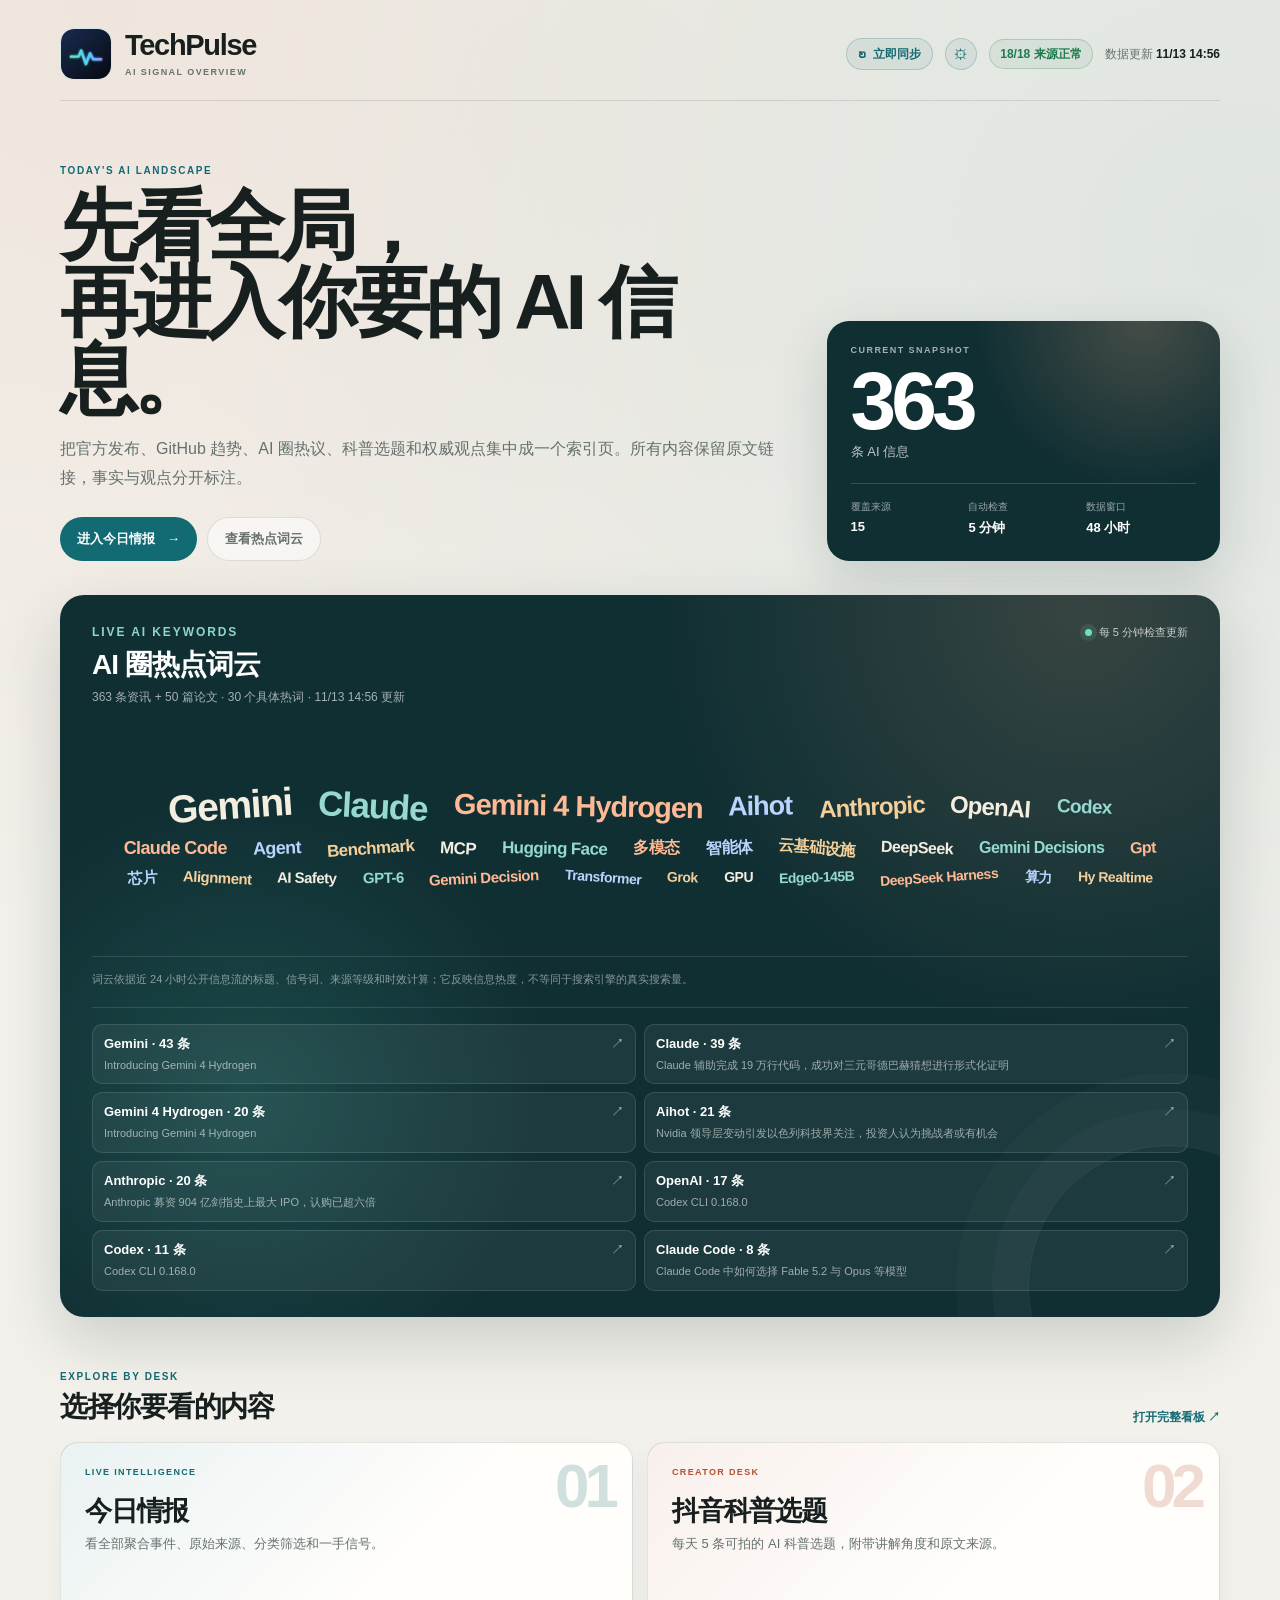
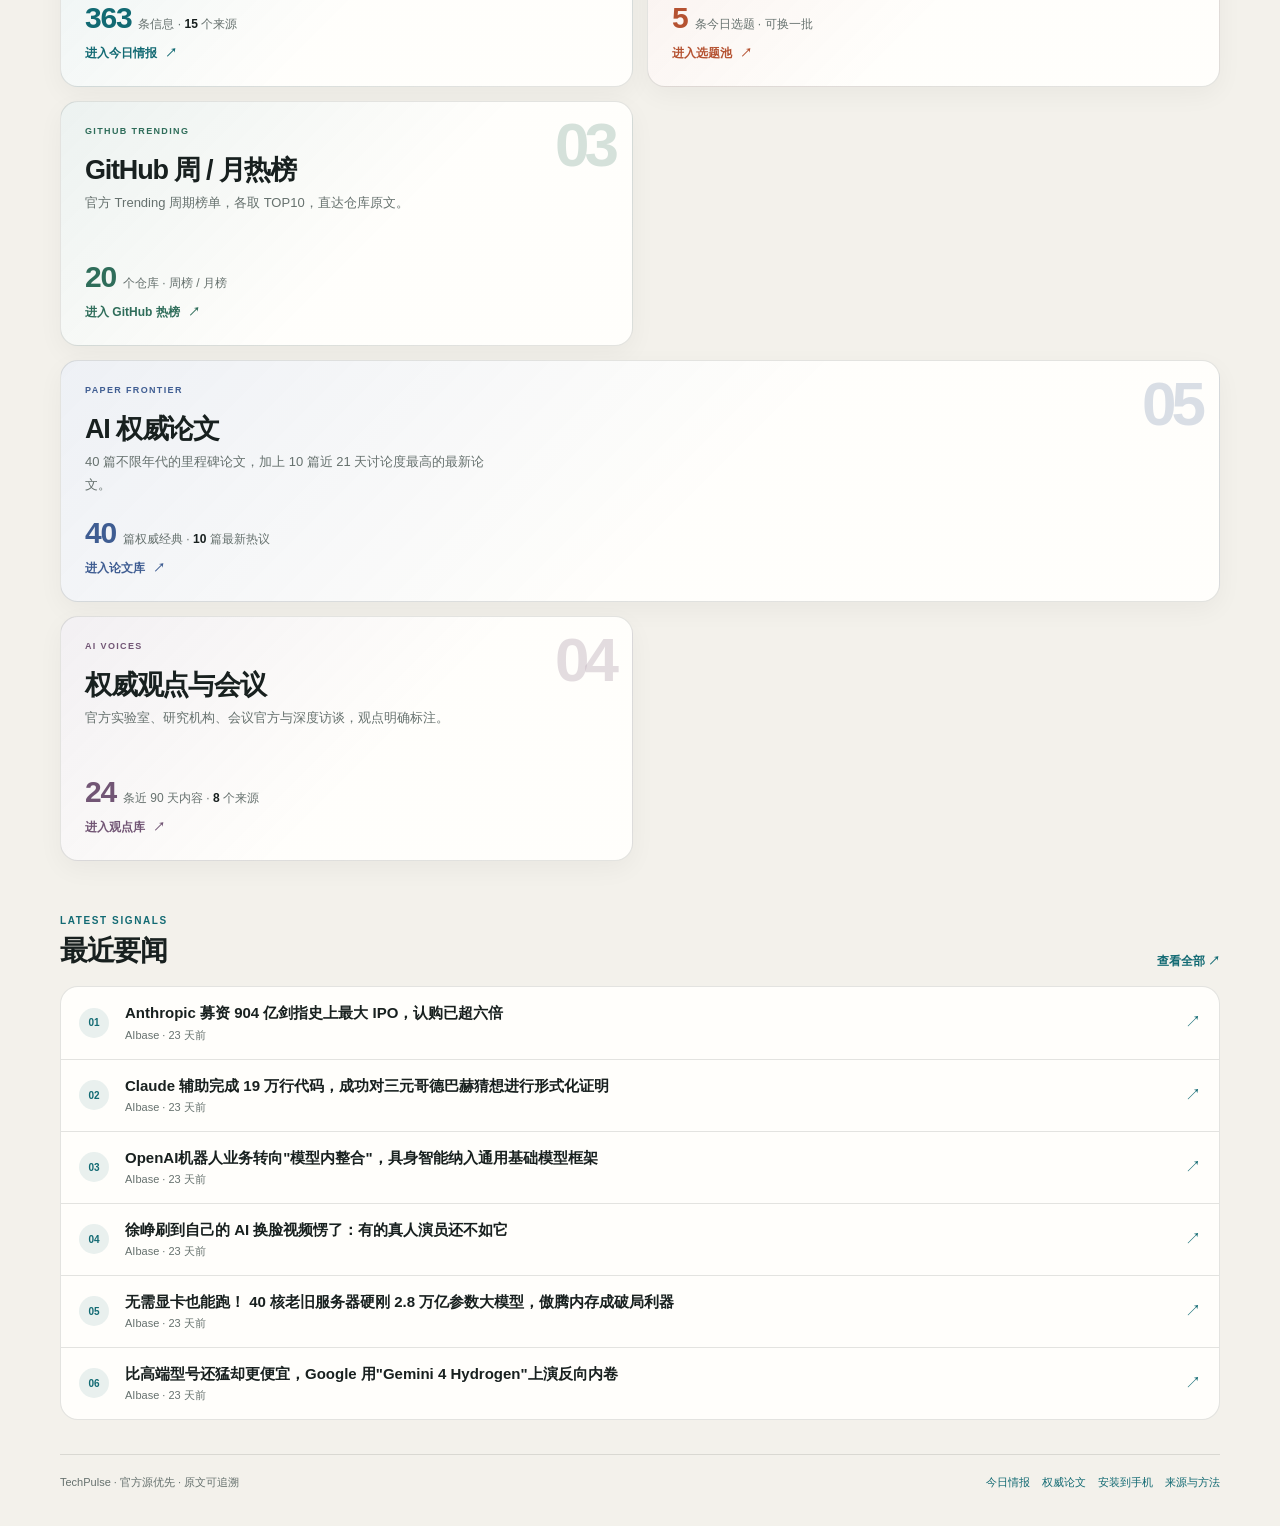
==== index.html @ c73479ea "feat: refine mobile reading layout" ====
<!doctype html>
<html lang="zh-CN">
  <head>
    <meta charset="UTF-8" />
    <meta name="viewport" content="width=device-width, initial-scale=1.0" />
    <title>TechPulse｜AI 信息总览</title>
    <meta name="description" content="TechPulse AI 信息总览：实时热点词云、今日情报索引、抖音科普选题、GitHub 周/月热榜与 AI 权威观点会议。" />
    <meta name="theme-color" content="#f4f2ec" />
    <meta name="mobile-web-app-capable" content="yes" />
    <meta name="apple-mobile-web-app-title" content="TechPulse" />
    <meta name="apple-mobile-web-app-capable" content="yes" />
    <meta name="apple-mobile-web-app-status-bar-style" content="default" />
    <link rel="icon" href="./assets/logo.svg" type="image/svg+xml" />
    <link rel="icon" href="./assets/icons/favicon-32.png" sizes="32x32" type="image/png" />
    <link rel="apple-touch-icon" href="./assets/icons/apple-touch-icon.png" sizes="180x180" />
    <link rel="manifest" href="./site.webmanifest" />
    <link rel="stylesheet" href="./assets/home.css?v=mobile-1023a" />
    <script src="./assets/home.js?v=mobile-1023a" defer></script>
  </head>
  <body>
    <main class="overview-shell">
      <header class="overview-header">
        <a class="overview-brand" href="./" aria-label="TechPulse 首页">
          <img src="./assets/logo.svg" alt="" />
          <span>
            <strong>TechPulse</strong>
            <small>AI SIGNAL OVERVIEW</small>
          </span>
        </a>
        <div class="overview-header-meta">
          <button class="overview-sync-action" id="overviewSyncButton" type="button">
            <span class="overview-sync-icon" aria-hidden="true">↻</span>
            <span class="overview-sync-label-full" id="overviewSyncLabel">立即同步</span>
            <span class="overview-sync-label-short" aria-hidden="true">同步</span>
          </button>
          <button class="overview-sync-config" id="overviewSyncConfig" type="button" aria-label="同步设置" title="同步设置">⚙</button>
          <span class="overview-sync-status" id="overviewSyncStatus" role="status" aria-live="polite" hidden></span>
          <span class="overview-status" id="overviewSourceStatus">来源状态加载中</span>
          <span class="overview-updated"><span class="overview-updated-label">数据更新</span> <strong id="overviewUpdatedAt">--</strong></span>
        </div>
      </header>

      <section class="overview-hero" aria-labelledby="overviewTitle">
        <div>
          <p class="overview-kicker">TODAY'S AI LANDSCAPE</p>
          <h1 id="overviewTitle">先看全局，<br />再进入你要的 AI 信息。</h1>
          <p class="overview-lead">把官方发布、GitHub 趋势、AI 圈热议、科普选题和权威观点集中成一个索引页。所有内容保留原文链接，事实与观点分开标注。</p>
          <div class="overview-actions">
            <a class="overview-primary-action" href="dashboard.html?view=news">进入今日情报 <span aria-hidden="true">→</span></a>
            <a class="overview-secondary-action" href="#wordCloudPanel">查看热点词云</a>
          </div>
        </div>
        <aside class="overview-snapshot" aria-label="当前数据快照">
          <span class="overview-snapshot-label">CURRENT SNAPSHOT</span>
          <strong id="overviewItemCount">--</strong>
          <span>条 AI 信息</span>
          <dl>
            <div><dt>覆盖来源</dt><dd id="overviewSiteCount">--</dd></div>
            <div><dt>自动检查</dt><dd>5 分钟</dd></div>
            <div><dt>数据窗口</dt><dd>48 小时</dd></div>
          </dl>
        </aside>
      </section>

      <section class="word-cloud-panel" id="wordCloudPanel" aria-labelledby="wordCloudTitle">
        <div class="word-cloud-header">
          <div>
            <p class="overview-kicker">LIVE AI KEYWORDS</p>
            <h2 id="wordCloudTitle">AI 圈热点词云</h2>
            <p id="wordCloudMeta">正在读取最新快照...</p>
          </div>
          <span class="word-cloud-live"><i aria-hidden="true"></i> 每 5 分钟检查更新</span>
        </div>
        <div class="word-cloud" id="wordCloud" aria-live="polite"></div>
        <p class="word-cloud-note">词云依据近 24 小时公开信息流的标题、信号词、来源等级和时效计算；它反映信息热度，不等同于搜索引擎的真实搜索量。</p>        <div class="word-cloud-details" id="wordCloudDetails" aria-label="热词相关线索"></div>
      </section>

      <section class="overview-index-section" aria-labelledby="indexTitle">
        <div class="overview-section-heading">
          <div>
            <p class="overview-kicker">EXPLORE BY DESK</p>
            <h2 id="indexTitle">选择你要看的内容</h2>
          </div>
          <a href="dashboard.html?view=news">打开完整看板 ↗</a>
        </div>
        <div class="overview-index-grid">
          <a class="overview-index-card card-news" href="dashboard.html?view=news">
            <span class="index-number">01</span>
            <span class="index-kicker">LIVE INTELLIGENCE</span>
            <h3>今日情报</h3>
            <p>看全部聚合事件、原始来源、分类筛选和一手信号。</p>
            <div class="index-card-meta"><strong id="overviewNewsCount">--</strong><span>条信息 · <b id="overviewNewsSources">--</b> 个来源</span></div>
            <span class="index-card-link">进入今日情报 <i aria-hidden="true">↗</i></span>
          </a>
          <a class="overview-index-card card-douyin" href="dashboard.html?view=douyin">
            <span class="index-number">02</span>
            <span class="index-kicker">CREATOR DESK</span>
            <h3>抖音科普选题</h3>
            <p>每天 5 条可拍的 AI 科普选题，附带讲解角度和原文来源。</p>
            <div class="index-card-meta"><strong>5</strong><span>条今日选题 · 可换一批</span></div>
            <span class="index-card-link">进入选题池 <i aria-hidden="true">↗</i></span>
          </a>
          <a class="overview-index-card card-github" href="dashboard.html?view=github">
            <span class="index-number">03</span>
            <span class="index-kicker">GITHUB TRENDING</span>
            <h3>GitHub 周 / 月热榜</h3>
            <p>官方 Trending 周期榜单，各取 TOP10，直达仓库原文。</p>
            <div class="index-card-meta"><strong id="overviewGithubCount">--</strong><span>个仓库 · 周榜 / 月榜</span></div>
            <span class="index-card-link">进入 GitHub 热榜 <i aria-hidden="true">↗</i></span>
          </a>
          <a class="overview-index-card card-papers" href="dashboard.html?view=papers">
            <span class="index-number">05</span>
            <span class="index-kicker">PAPER FRONTIER</span>
            <h3>AI 权威论文</h3>
            <p>40 篇不限年代的里程碑论文，加上 10 篇近 21 天讨论度最高的最新论文。</p>
            <div class="index-card-meta"><strong id="overviewPaperCount">--</strong><span>篇权威经典 · <b id="overviewHotPaperCount">--</b> 篇最新热议</span></div>
            <span class="index-card-link">进入论文库 <i aria-hidden="true">↗</i></span>
          </a>

          <a class="overview-index-card card-voices" href="dashboard.html?view=voices">
            <span class="index-number">04</span>
            <span class="index-kicker">AI VOICES</span>
            <h3>权威观点与会议</h3>
            <p>官方实验室、研究机构、会议官方与深度访谈，观点明确标注。</p>
            <div class="index-card-meta"><strong id="overviewVoiceCount">--</strong><span>条近 90 天内容 · <b id="overviewVoiceSources">--</b> 个来源</span></div>
            <span class="index-card-link">进入观点库 <i aria-hidden="true">↗</i></span>
          </a>
        </div>
      </section>

      <section class="overview-latest" aria-labelledby="latestTitle">
        <div class="overview-section-heading">
          <div>
            <p class="overview-kicker">LATEST SIGNALS</p>
            <h2 id="latestTitle">最近要闻</h2>
          </div>
          <a href="dashboard.html?view=news">查看全部 ↗</a>
        </div>
        <div class="overview-latest-list" id="overviewLatestList" aria-live="polite">
          <p class="overview-loading">正在读取最新信息...</p>
        </div>
      </section>

      <footer class="overview-footer">
        <span>TechPulse · 官方源优先 · 原文可追溯</span>
        <div>
          <a href="dashboard.html?view=news">今日情报</a>
          <a href="dashboard.html?view=papers">权威论文</a>
          <a href="setup.html">安装到手机</a>
          <a href="dashboard.html?view=news#sourceHealth">来源与方法</a>
        </div>
      </footer>
    </main>

    <dialog class="overview-sync-dialog" id="overviewSyncDialog" aria-labelledby="overviewSyncDialogTitle">
      <form class="overview-sync-form" id="overviewSyncForm">
        <div class="overview-sync-dialog-head">
          <div>
            <p class="overview-kicker">GITHUB SYNC</p>
            <h2 id="overviewSyncDialogTitle">连接手机同步按钮</h2>
          </div>
          <button class="overview-sync-dialog-close" id="overviewSyncClose" type="button" aria-label="关闭">×</button>
        </div>
        <p class="overview-sync-dialog-copy">首次使用需要填写一条 GitHub Fine-grained Token。它会保存在这台设备的浏览器中，仅用于触发 TechPulse 数据采集，不会写入公开代码。</p>
        <label class="overview-sync-field">
          <span>GitHub Fine-grained Token</span>
          <input id="overviewSyncTokenInput" type="password" autocomplete="new-password" autocapitalize="off" spellcheck="false" placeholder="github_pat_..." />
        </label>
        <p class="overview-sync-hint">仓库只选择 <strong>techpulse-dashboard</strong>，权限只勾选 <strong>Actions: Read and write</strong>。<a href="https://github.com/settings/personal-access-tokens/new" target="_blank" rel="noopener noreferrer">创建 Token ↗</a></p>
        <div class="overview-sync-dialog-actions">
          <button class="overview-sync-clear" id="overviewSyncClear" type="button">清除本机 Token</button>
          <button class="overview-sync-save" type="submit">保存并同步</button>
        </div>
      </form>
    </dialog>
  </body>
</html>
---- assets/home.css ----
:root {
  --overview-bg: #f3f1eb;
  --overview-surface: #fffefb;
  --overview-ink: #18201f;
  --overview-muted: #66716e;
  --overview-line: rgba(24, 32, 31, 0.12);
  --overview-accent: #126a73;
  --overview-accent-soft: rgba(18, 106, 115, 0.09);
  --overview-warm: #b55231;
  --overview-good: #1f7a4d;
  --overview-dark: #102f33;
  --overview-radius: 18px;
}

* {
  box-sizing: border-box;
}

html {
  scroll-behavior: smooth;
}

body {
  margin: 0;
  min-height: 100%;
  color: var(--overview-ink);
  background:
    radial-gradient(circle at 8% 0%, rgba(181, 82, 49, 0.08), transparent 28%),
    radial-gradient(circle at 96% 8%, rgba(18, 106, 115, 0.09), transparent 34%),
    var(--overview-bg);
  font-family: -apple-system, BlinkMacSystemFont, "Segoe UI", "Noto Sans SC", "Microsoft YaHei", sans-serif;
}

a {
  color: inherit;
}

button {
  font: inherit;
}

.overview-shell {
  width: min(1160px, calc(100% - 36px));
  margin: 0 auto;
  padding: 28px 0 36px;
}

.overview-header {
  display: flex;
  justify-content: space-between;
  align-items: center;
  gap: 20px;
  padding-bottom: 20px;
  border-bottom: 1px solid var(--overview-line);
}

.overview-brand {
  display: inline-flex;
  align-items: center;
  gap: 13px;
  color: var(--overview-ink);
  text-decoration: none;
}

.overview-brand img {
  width: 52px;
  height: 52px;
  border: 1px solid rgba(18, 106, 115, 0.16);
  border-radius: 14px;
  background: #fff;
}

.overview-brand strong {
  display: block;
  font-size: 29px;
  line-height: 1;
  letter-spacing: -0.045em;
}

.overview-brand small {
  display: block;
  margin-top: 7px;
  color: var(--overview-muted);
  font-size: 9px;
  font-weight: 800;
  letter-spacing: 0.16em;
}

.overview-header-meta {
  display: flex;
  flex-wrap: wrap;
  justify-content: flex-end;
  align-items: center;
  gap: 8px 12px;
  color: var(--overview-muted);
  font-size: 12px;
}

.overview-status {
  display: inline-flex;
  align-items: center;
  min-height: 30px;
  border: 1px solid rgba(31, 122, 77, 0.24);
  border-radius: 999px;
  padding: 4px 10px;
  color: var(--overview-good);
  background: rgba(31, 122, 77, 0.07);
  font-weight: 720;
}

.overview-status.warn {
  color: #8f6500;
  border-color: rgba(154, 103, 0, 0.24);
  background: rgba(154, 103, 0, 0.07);
}

.overview-updated strong {
  color: var(--overview-ink);
}

.overview-hero {
  display: grid;
  grid-template-columns: minmax(0, 1.3fr) minmax(280px, 0.7fr);
  gap: 36px;
  align-items: end;
  padding: 64px 0 34px;
}

.overview-kicker {
  margin: 0;
  color: var(--overview-accent);
  font-size: 10px;
  font-weight: 850;
  letter-spacing: 0.16em;
}

.overview-hero h1 {
  max-width: 780px;
  margin: 12px 0 18px;
  font-size: clamp(44px, 6.6vw, 78px);
  line-height: 0.98;
  letter-spacing: -0.065em;
}

.overview-lead {
  max-width: 720px;
  margin: 0;
  color: var(--overview-muted);
  font-size: 16px;
  line-height: 1.8;
}

.overview-actions {
  display: flex;
  flex-wrap: wrap;
  align-items: center;
  gap: 10px;
  margin-top: 24px;
}

.overview-primary-action,
.overview-secondary-action {
  display: inline-flex;
  align-items: center;
  justify-content: center;
  min-height: 44px;
  border-radius: 999px;
  padding: 0 17px;
  font-size: 13px;
  font-weight: 780;
  text-decoration: none;
}

.overview-primary-action {
  gap: 12px;
  color: #fff;
  background: var(--overview-accent);
}

.overview-primary-action:hover {
  background: #0d565d;
}

.overview-secondary-action {
  border: 1px solid var(--overview-line);
  color: var(--overview-muted);
  background: rgba(255, 255, 255, 0.52);
}

.overview-snapshot {
  min-height: 220px;
  display: flex;
  flex-direction: column;
  justify-content: flex-end;
  border-radius: 22px;
  padding: 24px;
  color: #fff;
  background:
    radial-gradient(circle at 80% 0%, rgba(255, 179, 142, 0.22), transparent 42%),
    var(--overview-dark);
  box-shadow: 0 18px 54px rgba(16, 47, 51, 0.16);
}

.overview-snapshot-label {
  color: rgba(255, 255, 255, 0.62);
  font-size: 9px;
  font-weight: 800;
  letter-spacing: 0.16em;
}

.overview-snapshot > strong {
  margin-top: 8px;
  font-size: clamp(54px, 7vw, 82px);
  line-height: 0.92;
  letter-spacing: -0.06em;
}

.overview-snapshot > span:not(.overview-snapshot-label) {
  margin-top: 4px;
  color: rgba(255, 255, 255, 0.72);
  font-size: 13px;
}

.overview-snapshot dl {
  display: grid;
  grid-template-columns: repeat(3, minmax(0, 1fr));
  gap: 8px;
  margin: 22px 0 0;
  padding-top: 16px;
  border-top: 1px solid rgba(255, 255, 255, 0.16);
}

.overview-snapshot dl div {
  min-width: 0;
}

.overview-snapshot dt,
.overview-snapshot dd {
  margin: 0;
}

.overview-snapshot dt {
  color: rgba(255, 255, 255, 0.56);
  font-size: 10px;
}

.overview-snapshot dd {
  margin-top: 5px;
  font-size: 13px;
  font-weight: 720;
}

.word-cloud-panel {
  position: relative;
  overflow: hidden;
  border-radius: 24px;
  padding: 30px 32px 26px;
  color: #fff;
  background:
    radial-gradient(circle at 16% 70%, rgba(81, 191, 177, 0.18), transparent 28%),
    radial-gradient(circle at 88% 2%, rgba(255, 179, 142, 0.16), transparent 34%),
    var(--overview-dark);
  box-shadow: 0 24px 64px rgba(16, 47, 51, 0.18);
}

.word-cloud-panel::after {
  content: "";
  position: absolute;
  right: -90px;
  bottom: -110px;
  width: 280px;
  height: 280px;
  border: 1px solid rgba(255, 255, 255, 0.08);
  border-radius: 50%;
  box-shadow: 0 0 0 36px rgba(255, 255, 255, 0.025), 0 0 0 72px rgba(255, 255, 255, 0.02);
  pointer-events: none;
}

.word-cloud-header {
  position: relative;
  z-index: 1;
  display: flex;
  justify-content: space-between;
  align-items: flex-start;
  gap: 20px;
}

.word-cloud-header .overview-kicker {
  color: #8ed6cc;
}

.word-cloud-header h2 {
  margin: 7px 0 5px;
  font-size: 28px;
  letter-spacing: -0.035em;
}

.word-cloud-header p {
  margin: 0;
  color: rgba(255, 255, 255, 0.62);
  font-size: 12px;
}

.word-cloud-live {
  display: inline-flex;
  align-items: center;
  gap: 7px;
  color: rgba(255, 255, 255, 0.72);
  font-size: 11px;
  white-space: nowrap;
}

.word-cloud-live i {
  width: 7px;
  height: 7px;
  border-radius: 50%;
  background: #6fe0bc;
  box-shadow: 0 0 0 5px rgba(111, 224, 188, 0.12);
  animation: cloud-pulse 2.2s ease-in-out infinite;
}

@keyframes cloud-pulse {
  0%, 100% { opacity: 0.55; transform: scale(0.88); }
  50% { opacity: 1; transform: scale(1); }
}

.word-cloud {
  position: relative;
  z-index: 1;
  min-height: 250px;
  display: flex;
  flex-wrap: wrap;
  align-content: center;
  justify-content: center;
  align-items: center;
  gap: 8px 20px;
  padding: 30px 20px 20px;
}

.cloud-term {
  --cloud-size: 20px;
  --cloud-rotate: 0deg;
  border: 0;
  padding: 2px 3px;
  color: #f7f2e4;
  background: transparent;
  font-size: var(--cloud-size);
  font-weight: 760;
  line-height: 1.05;
  letter-spacing: -0.035em;
  cursor: pointer;
  transform: rotate(var(--cloud-rotate));
  transition: transform 160ms ease, color 160ms ease, opacity 160ms ease;
}

.cloud-term:hover {
  color: #fff;
  transform: rotate(0deg) scale(1.08);
}

.cloud-term:focus-visible {
  outline: 2px solid #8ed6cc;
  outline-offset: 4px;
  border-radius: 4px;
}

.cloud-tone-0 { color: #f4eee0; }
.cloud-tone-1 { color: #95d9cf; }
.cloud-tone-2 { color: #ffb994; }
.cloud-tone-3 { color: #b8d4ff; }
.cloud-tone-4 { color: #f3cf9c; }

.word-cloud-note {
  position: relative;
  z-index: 1;
  margin: 0;
  padding-top: 14px;
  border-top: 1px solid rgba(255, 255, 255, 0.12);
  color: rgba(255, 255, 255, 0.5);
  font-size: 11px;
  line-height: 1.6;
}

.overview-index-section,
.overview-latest {
  margin-top: 54px;
}

.overview-section-heading {
  display: flex;
  justify-content: space-between;
  align-items: flex-end;
  gap: 18px;
  margin-bottom: 16px;
}

.overview-section-heading h2 {
  margin: 6px 0 0;
  font-size: 28px;
  letter-spacing: -0.045em;
}

.overview-section-heading > a {
  color: var(--overview-accent);
  font-size: 12px;
  font-weight: 740;
  text-decoration: none;
  white-space: nowrap;
}

.overview-section-heading > a:hover {
  text-decoration: underline;
}

.overview-index-grid {
  display: grid;
  grid-template-columns: repeat(2, minmax(0, 1fr));
  gap: 14px;
}

.overview-index-card {
  --card-accent: var(--overview-accent);
  position: relative;
  min-height: 245px;
  display: flex;
  flex-direction: column;
  overflow: hidden;
  border: 1px solid var(--overview-line);
  border-radius: var(--overview-radius);
  padding: 24px;
  color: var(--overview-ink);
  background:
    linear-gradient(135deg, color-mix(in srgb, var(--card-accent) 9%, white), rgba(255, 254, 251, 0.92) 56%),
    var(--overview-surface);
  text-decoration: none;
  box-shadow: 0 8px 26px rgba(24, 32, 31, 0.045);
  transition: transform 180ms ease, box-shadow 180ms ease, border-color 180ms ease;
}

.overview-index-card:hover {
  transform: translateY(-3px);
  border-color: color-mix(in srgb, var(--card-accent) 38%, transparent);
  box-shadow: 0 16px 36px rgba(24, 32, 31, 0.09);
}

.card-douyin { --card-accent: #b55231; }
.card-github { --card-accent: #2f6d5a; }
.card-voices { --card-accent: #725675; }

.index-number {
  position: absolute;
  top: 12px;
  right: 18px;
  color: color-mix(in srgb, var(--card-accent) 20%, transparent);
  font-size: 62px;
  font-weight: 850;
  line-height: 1;
  letter-spacing: -0.08em;
}

.index-kicker {
  color: var(--card-accent);
  font-size: 9px;
  font-weight: 850;
  letter-spacing: 0.15em;
}

.overview-index-card h3 {
  margin: 20px 0 7px;
  font-size: 27px;
  line-height: 1.08;
  letter-spacing: -0.045em;
}

.overview-index-card p {
  max-width: 420px;
  margin: 0;
  color: var(--overview-muted);
  font-size: 13px;
  line-height: 1.7;
}

.index-card-meta {
  display: flex;
  flex-wrap: wrap;
  align-items: baseline;
  gap: 7px;
  margin-top: auto;
  padding-top: 22px;
  color: var(--overview-muted);
  font-size: 12px;
}

.index-card-meta strong {
  color: var(--card-accent);
  font-size: 30px;
  line-height: 1;
  letter-spacing: -0.04em;
}

.index-card-meta b {
  color: var(--overview-ink);
}

.index-card-link {
  display: inline-flex;
  align-items: center;
  gap: 8px;
  margin-top: 12px;
  color: var(--card-accent);
  font-size: 12px;
  font-weight: 800;
}

.index-card-link i {
  font-style: normal;
  transition: transform 160ms ease;
}

.overview-index-card:hover .index-card-link i {
  transform: translate(2px, -2px);
}

.overview-latest-list {
  overflow: hidden;
  border: 1px solid var(--overview-line);
  border-radius: var(--overview-radius);
  background: var(--overview-surface);
}

.overview-latest-item {
  display: grid;
  grid-template-columns: 34px minmax(0, 1fr) auto;
  gap: 12px;
  align-items: center;
  min-height: 72px;
  padding: 13px 18px;
  border-top: 1px solid var(--overview-line);
  text-decoration: none;
}

.overview-latest-item:first-child {
  border-top: 0;
}

.overview-latest-item:hover {
  background: rgba(18, 106, 115, 0.035);
}

.overview-latest-rank {
  display: grid;
  place-items: center;
  width: 30px;
  height: 30px;
  border-radius: 50%;
  color: var(--overview-accent);
  background: var(--overview-accent-soft);
  font-size: 10px;
  font-weight: 800;
}

.overview-latest-body {
  min-width: 0;
}

.overview-latest-body h3 {
  margin: 0;
  color: var(--overview-ink);
  font-size: 15px;
  font-weight: 730;
  line-height: 1.45;
  overflow-wrap: anywhere;
}

.overview-latest-item:hover h3 {
  color: var(--overview-accent);
}

.overview-latest-body p {
  margin: 4px 0 0;
  color: var(--overview-muted);
  font-size: 11px;
}

.overview-latest-arrow {
  color: var(--overview-accent);
  font-size: 16px;
}

.overview-loading {
  margin: 0;
  padding: 24px 18px;
  color: var(--overview-muted);
  font-size: 13px;
}

.overview-footer {
  display: flex;
  justify-content: space-between;
  gap: 16px;
  margin-top: 34px;
  padding-top: 20px;
  border-top: 1px solid var(--overview-line);
  color: var(--overview-muted);
  font-size: 11px;
}

.overview-footer div {
  display: flex;
  flex-wrap: wrap;
  gap: 12px;
}

.overview-footer a {
  color: var(--overview-accent);
  text-decoration: none;
}

.overview-footer a:hover {
  text-decoration: underline;
}

@media (max-width: 820px) {
  .overview-shell {
    width: min(100% - 24px, 680px);
    padding-top: 18px;
  }

  .overview-header {
    align-items: flex-start;
    flex-direction: column;
    gap: 12px;
    padding-bottom: 16px;
  }

  .overview-header-meta {
    justify-content: flex-start;
  }

  .overview-hero {
    grid-template-columns: minmax(0, 1fr);
    gap: 24px;
    padding: 44px 0 24px;
  }

  .overview-hero h1 {
    font-size: clamp(42px, 12vw, 62px);
  }

  .overview-lead {
    font-size: 14px;
  }

  .overview-snapshot {
    min-height: 190px;
  }

  .word-cloud-panel {
    border-radius: 20px;
    padding: 22px 17px 20px;
  }

  .word-cloud-header {
    flex-direction: column;
    gap: 10px;
  }

  .word-cloud-header h2 {
    font-size: 24px;
  }

  .word-cloud {
    min-height: 250px;
    gap: 5px 12px;
    padding: 28px 2px 18px;
  }

  .cloud-term {
    font-size: min(var(--cloud-size), 32px);
  }

  .overview-index-section,
  .overview-latest {
    margin-top: 38px;
  }

  .overview-section-heading {
    align-items: flex-start;
    flex-direction: column;
    gap: 8px;
  }

  .overview-section-heading h2 {
    font-size: 24px;
  }

  .overview-index-grid {
    grid-template-columns: minmax(0, 1fr);
  }

  .overview-index-card {
    min-height: 220px;
    padding: 21px;
  }

  .overview-index-card h3 {
    font-size: 25px;
  }

  .overview-latest-item {
    grid-template-columns: 30px minmax(0, 1fr) auto;
    gap: 9px;
    padding: 12px 13px;
  }

  .overview-latest-body h3 {
    font-size: 14px;
  }

  .overview-footer {
    align-items: flex-start;
    flex-direction: column;
  }
}

@media (prefers-reduced-motion: reduce) {
  html { scroll-behavior: auto; }
  *, *::before, *::after { animation-duration: 0.01ms !important; transition-duration: 0.01ms !important; }
}
.card-papers {
  --card-accent: #3f5d92;
  grid-column: 1 / -1;
  min-height: 210px;
}

.word-cloud-details {
  position: relative;
  z-index: 1;
  display: grid;
  grid-template-columns: repeat(2, minmax(0, 1fr));
  gap: 8px;
  margin-top: 18px;
  padding-top: 16px;
  border-top: 1px solid rgba(255, 255, 255, 0.12);
}

.cloud-detail-item {
  min-width: 0;
  display: grid;
  grid-template-columns: minmax(0, 1fr) auto;
  gap: 5px 12px;
  align-items: start;
  border: 1px solid rgba(255, 255, 255, 0.12);
  border-radius: 10px;
  padding: 10px 11px;
  color: #fff;
  background: rgba(255, 255, 255, 0.055);
  text-decoration: none;
}

.cloud-detail-item:hover {
  border-color: rgba(142, 214, 204, 0.5);
  background: rgba(255, 255, 255, 0.085);
}

.cloud-detail-term {
  font-size: 13px;
  font-weight: 800;
}

.cloud-detail-arrow {
  color: #8ed6cc;
  font-size: 13px;
}

.cloud-detail-sample {
  grid-column: 1 / -1;
  display: -webkit-box;
  overflow: hidden;
  color: rgba(255, 255, 255, 0.58);
  font-size: 11px;
  line-height: 1.45;
  overflow-wrap: anywhere;
  -webkit-box-orient: vertical;
  -webkit-line-clamp: 2;
}

@media (max-width: 820px) {
  .card-papers {
    grid-column: auto;
  }

  .word-cloud-details {
    grid-template-columns: minmax(0, 1fr);
  }
}

/* Mobile GitHub sync */
.overview-sync-action,
.overview-sync-config {
  appearance: none;
  border: 1px solid rgba(18, 106, 115, 0.22);
  color: var(--overview-accent);
  background: rgba(18, 106, 115, 0.075);
  cursor: pointer;
}

.overview-sync-action {
  display: inline-flex;
  align-items: center;
  gap: 7px;
  min-height: 32px;
  border-radius: 999px;
  padding: 4px 11px;
  font-size: 12px;
  font-weight: 800;
  transition: background 160ms ease, border-color 160ms ease, transform 160ms ease;
}

.overview-sync-action:hover {
  border-color: rgba(18, 106, 115, 0.45);
  background: rgba(18, 106, 115, 0.13);
}

.overview-sync-action:active {
  transform: scale(0.97);
}

.overview-sync-action:disabled {
  cursor: wait;
  opacity: 0.72;
}

.overview-sync-icon {
  display: inline-block;
  font-size: 16px;
  line-height: 1;
}

.overview-sync-action.is-busy .overview-sync-icon {
  animation: techpulse-sync-spin 1s linear infinite;
}

.overview-sync-config {
  display: inline-grid;
  width: 32px;
  height: 32px;
  place-items: center;
  border-radius: 50%;
  padding: 0;
  font-size: 14px;
}

.overview-sync-status {
  color: var(--overview-muted);
  font-size: 11px;
  font-weight: 700;
}

.overview-sync-status.is-success { color: var(--overview-good); }
.overview-sync-status.is-error { color: #a13e2d; }
.overview-sync-status.is-warn { color: #8f6500; }
.overview-sync-status.is-pending { color: var(--overview-accent); }

.overview-sync-dialog {
  width: min(540px, calc(100vw - 24px));
  max-height: calc(100dvh - 24px);
  overflow: auto;
  border: 1px solid rgba(18, 106, 115, 0.18);
  border-radius: 24px;
  padding: 0;
  color: var(--overview-ink);
  background: var(--overview-surface);
  box-shadow: 0 28px 90px rgba(16, 47, 51, 0.24);
}

.overview-sync-dialog::backdrop {
  background: rgba(10, 25, 27, 0.54);
  backdrop-filter: blur(4px);
}

.overview-sync-form {
  padding: 25px;
}

.overview-sync-dialog-head {
  display: flex;
  align-items: flex-start;
  justify-content: space-between;
  gap: 18px;
}

.overview-sync-dialog-head h2 {
  margin: 8px 0 0;
  font-size: 26px;
  letter-spacing: -0.04em;
}

.overview-sync-dialog-close {
  width: 34px;
  height: 34px;
  border: 1px solid var(--overview-line);
  border-radius: 50%;
  color: var(--overview-muted);
  background: transparent;
  cursor: pointer;
  font-size: 22px;
  line-height: 1;
}

.overview-sync-dialog-copy {
  margin: 18px 0;
  color: var(--overview-muted);
  font-size: 13px;
  line-height: 1.75;
}

.overview-sync-field {
  display: grid;
  gap: 8px;
  color: var(--overview-ink);
  font-size: 12px;
  font-weight: 800;
}

.overview-sync-field input {
  width: 100%;
  min-height: 46px;
  border: 1px solid rgba(18, 106, 115, 0.25);
  border-radius: 12px;
  padding: 0 13px;
  color: var(--overview-ink);
  background: #fff;
  font: 13px/1.4 ui-monospace, SFMono-Regular, Consolas, monospace;
  outline: none;
}

.overview-sync-field input:focus {
  border-color: var(--overview-accent);
  box-shadow: 0 0 0 3px rgba(18, 106, 115, 0.1);
}

.overview-sync-hint {
  margin: 11px 0 20px;
  color: var(--overview-muted);
  font-size: 11px;
  line-height: 1.65;
}

.overview-sync-hint a {
  color: var(--overview-accent);
  font-weight: 800;
  text-decoration: none;
}

.overview-sync-dialog-actions {
  display: flex;
  justify-content: space-between;
  gap: 10px;
}

.overview-sync-clear,
.overview-sync-save {
  min-height: 42px;
  border-radius: 999px;
  padding: 0 16px;
  cursor: pointer;
  font-size: 12px;
  font-weight: 800;
}

.overview-sync-clear {
  border: 1px solid var(--overview-line);
  color: var(--overview-muted);
  background: transparent;
}

.overview-sync-save {
  border: 1px solid var(--overview-accent);
  color: #fff;
  background: var(--overview-accent);
}

@keyframes techpulse-sync-spin {
  to { transform: rotate(360deg); }
}

@media (max-width: 820px) {
  .overview-sync-status {
    width: 100%;
  }

  .overview-sync-form {
    padding: 21px 18px;
  }

  .overview-sync-dialog-actions {
    flex-direction: column-reverse;
  }

  .overview-sync-dialog-actions button {
    width: 100%;
  }
}

/* ---- 2026-11-13 mobile reading scale and compact status row ---- */
.overview-sync-label-short {
  display: none;
}

@media (max-width: 760px) {
  html {
    -webkit-text-size-adjust: 100%;
  }

  body {
    background:
      radial-gradient(circle at 8% 0%, rgba(181, 82, 49, 0.06), transparent 25%),
      radial-gradient(circle at 96% 8%, rgba(18, 106, 115, 0.07), transparent 30%),
      var(--overview-bg);
  }

  .overview-shell {
    width: calc(100% - 20px);
    padding: calc(12px + env(safe-area-inset-top, 0px)) 0 28px;
  }

  .overview-header {
    gap: 9px;
    padding-bottom: 10px;
  }

  .overview-brand {
    gap: 9px;
  }

  .overview-brand img {
    width: 40px;
    height: 40px;
    border-radius: 11px;
  }

  .overview-brand strong {
    font-size: 23px;
    letter-spacing: -0.04em;
  }

  .overview-brand small {
    margin-top: 5px;
    font-size: 8px;
    letter-spacing: 0.13em;
  }

  .overview-header-meta {
    width: 100%;
    flex-wrap: nowrap;
    justify-content: flex-start;
    gap: 5px;
    overflow: hidden;
    font-size: 10px;
  }

  .overview-sync-action {
    flex: 0 0 auto;
    min-height: 28px;
    gap: 5px;
    padding: 3px 8px;
    font-size: 10px;
  }

  .overview-sync-icon {
    font-size: 14px;
  }

  .overview-sync-label-full {
    display: none;
  }

  .overview-sync-label-short {
    display: inline;
  }

  .overview-sync-config {
    flex: 0 0 auto;
    width: 28px;
    height: 28px;
    font-size: 12px;
  }

  .overview-status {
    flex: 0 0 auto;
    min-height: 28px;
    padding: 3px 7px;
    font-size: 10px;
    white-space: nowrap;
  }

  .overview-updated {
    flex: 0 0 auto;
    font-size: 10px;
    white-space: nowrap;
  }

  .overview-updated-label {
    display: none;
  }

  .overview-updated strong {
    font-size: 10px;
  }

  .overview-sync-status {
    min-width: 0;
    overflow: hidden;
    font-size: 10px;
    text-overflow: ellipsis;
    white-space: nowrap;
  }

  .overview-header-meta:has(.overview-sync-status:not([hidden])) .overview-status,
  .overview-header-meta:has(.overview-sync-status:not([hidden])) .overview-updated {
    display: none;
  }

  .overview-hero {
    gap: 18px;
    padding: 28px 0 18px;
  }

  .overview-kicker {
    font-size: 9px;
    letter-spacing: 0.14em;
  }

  .overview-hero h1 {
    margin: 9px 0 12px;
    font-size: clamp(30px, 8.7vw, 36px);
    line-height: 1.08;
    letter-spacing: -0.045em;
  }

  .overview-lead {
    font-size: 13px;
    line-height: 1.68;
  }

  .overview-actions {
    gap: 8px;
    margin-top: 16px;
  }

  .overview-primary-action,
  .overview-secondary-action {
    min-height: 38px;
    padding: 0 13px;
    font-size: 12px;
  }

  .overview-snapshot {
    min-height: 158px;
    gap: 4px;
    border-radius: 16px;
    padding: 17px 18px;
  }

  .overview-snapshot-label {
    font-size: 8px;
  }

  .overview-snapshot > strong {
    font-size: 56px;
    line-height: 1;
  }

  .overview-snapshot > span:not(.overview-snapshot-label) {
    font-size: 12px;
  }

  .overview-snapshot dl {
    gap: 7px;
    margin-top: 12px;
    padding-top: 10px;
  }

  .overview-snapshot dt,
  .overview-snapshot dd {
    font-size: 10px;
  }

  .overview-snapshot dd {
    margin-top: 4px;
    font-size: 12px;
  }

  .word-cloud-panel {
    border-radius: 16px;
    padding: 18px 14px 16px;
  }

  .word-cloud-header {
    gap: 7px;
  }

  .word-cloud-header h2 {
    margin-top: 5px;
    font-size: 21px;
  }

  .word-cloud-header p,
  .word-cloud-note {
    font-size: 11px;
    line-height: 1.55;
  }

  .word-cloud-live {
    min-height: 25px;
    padding: 4px 8px;
    font-size: 9px;
  }

  .word-cloud {
    min-height: 215px;
    gap: 4px 10px;
    padding: 22px 0 14px;
  }

  .cloud-term {
    font-size: min(var(--cloud-size), 27px);
  }

  .word-cloud-details {
    gap: 7px;
    margin-top: 13px;
    padding-top: 13px;
  }

  .cloud-detail-item {
    gap: 4px 9px;
    padding: 8px 9px;
  }

  .cloud-detail-term {
    font-size: 11px;
  }

  .cloud-detail-sample {
    font-size: 10px;
  }

  .overview-index-section,
  .overview-latest {
    margin-top: 28px;
  }

  .overview-section-heading {
    gap: 6px;
  }

  .overview-section-heading h2 {
    margin-top: 5px;
    font-size: 21px;
  }

  .overview-section-heading > a {
    font-size: 11px;
  }

  .overview-index-card {
    min-height: 190px;
    border-radius: 14px;
    padding: 17px;
  }

  .overview-index-card h3 {
    margin-top: 9px;
    font-size: 21px;
  }

  .overview-index-card p {
    font-size: 12px;
    line-height: 1.65;
  }

  .index-card-meta strong {
    font-size: 22px;
  }

  .index-card-meta span,
  .index-card-link {
    font-size: 11px;
  }

  .overview-latest-item {
    padding: 11px;
  }

  .overview-latest-body h3 {
    font-size: 13px;
    line-height: 1.5;
  }

  .overview-latest-body p {
    font-size: 10px;
  }

  .overview-footer {
    gap: 10px;
    margin-top: 24px;
    padding-top: 15px;
    font-size: 10px;
  }
}
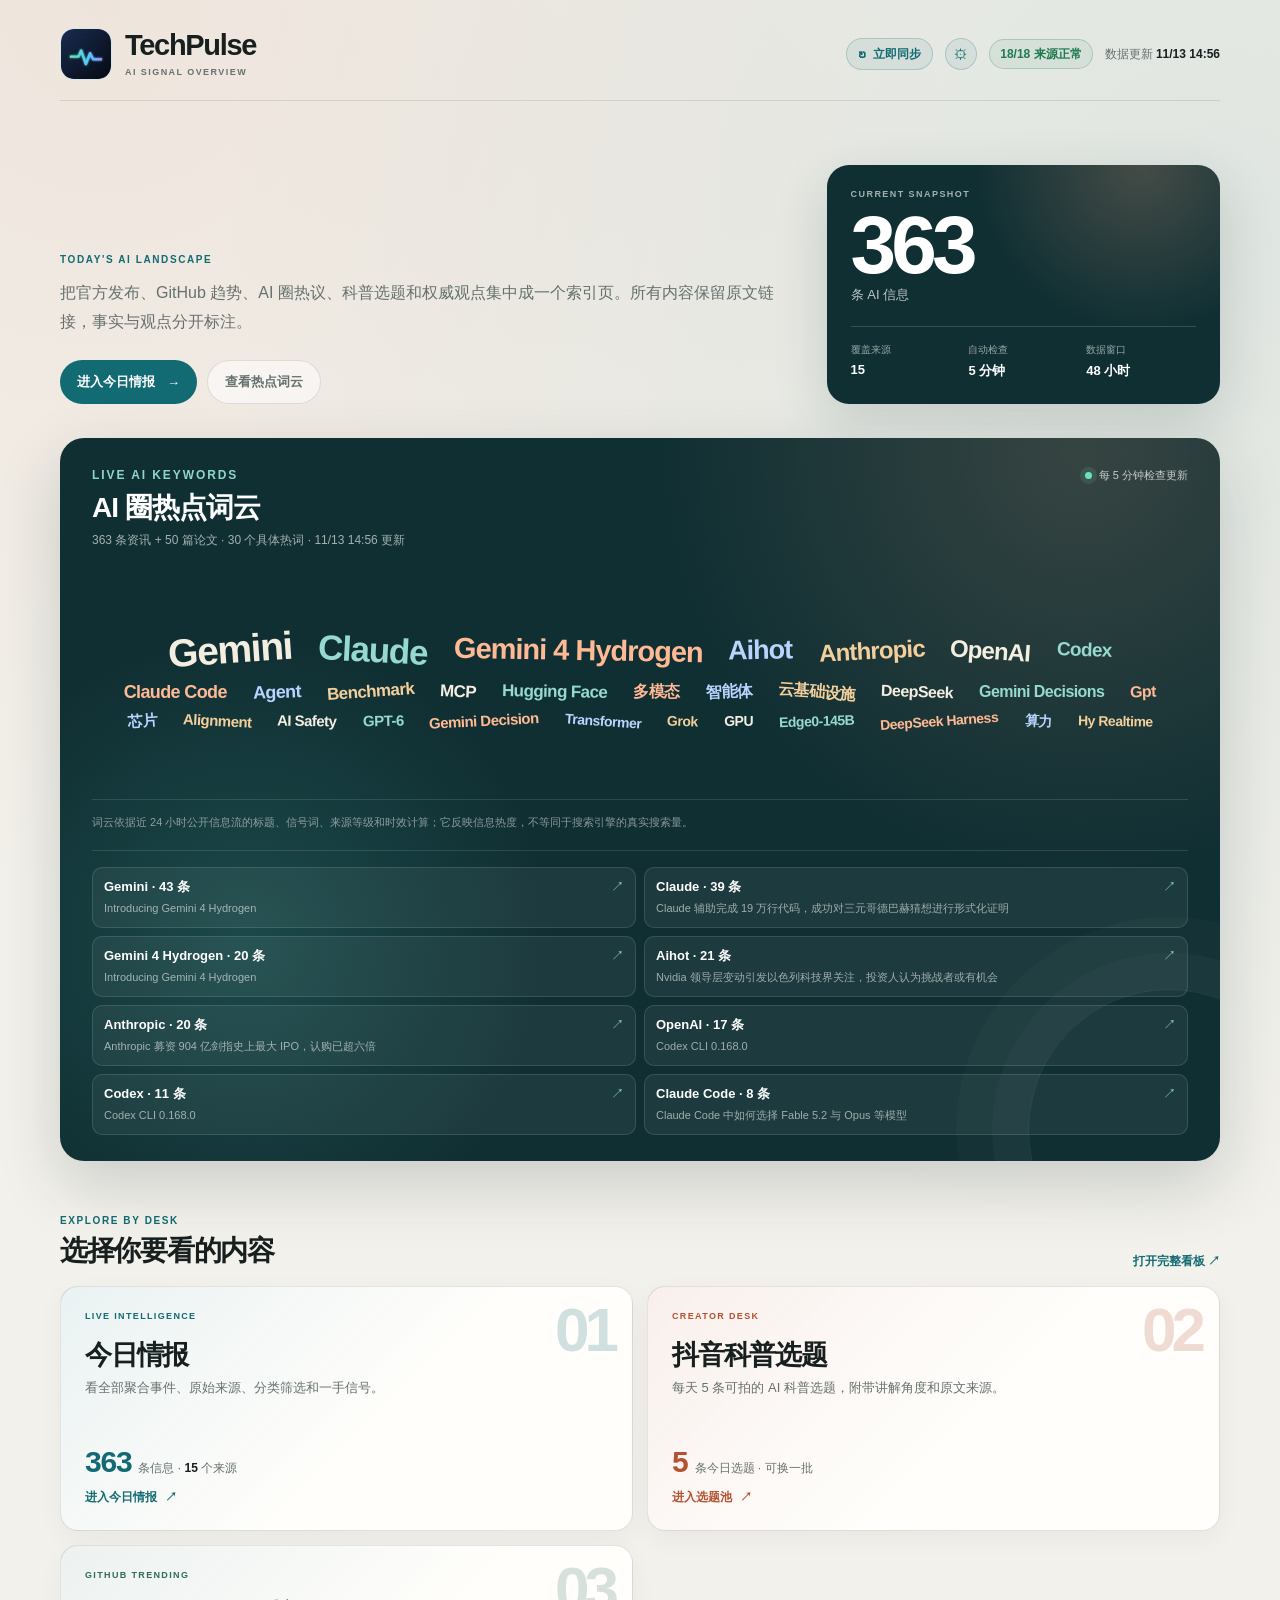
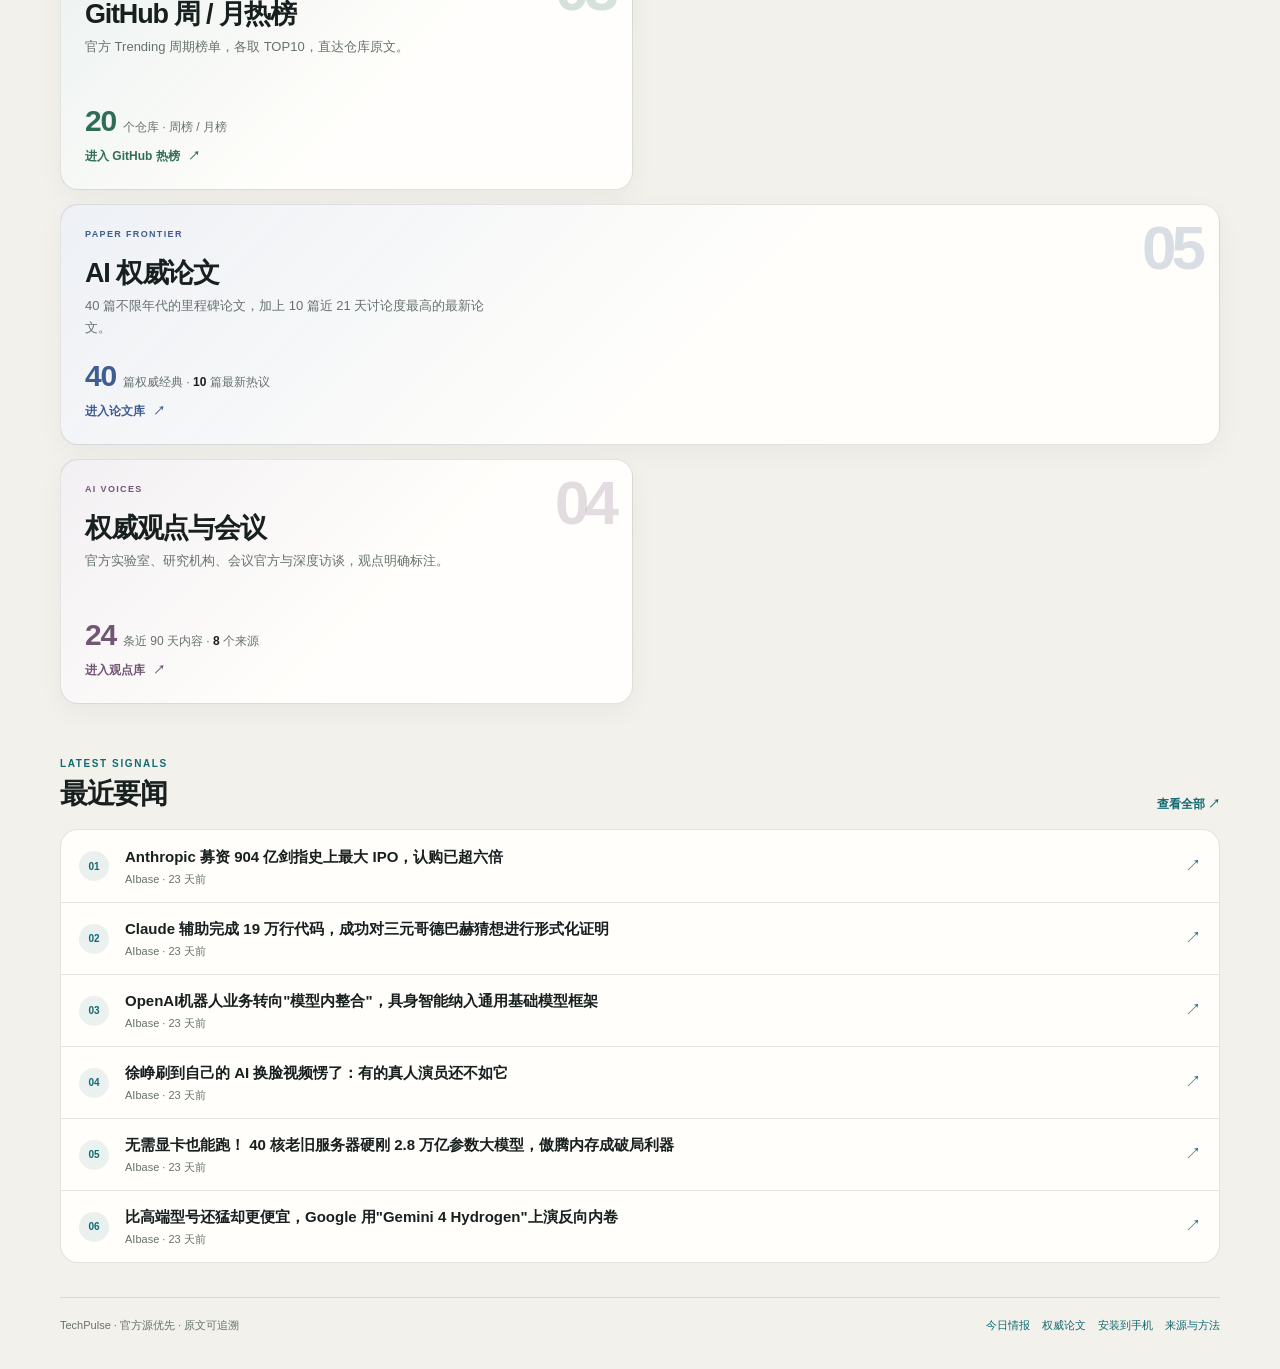
==== commit 78c209e3: "feat: remove homepage hero headline" ====
--- a/index.html
+++ b/index.html
@@ -14,8 +14,8 @@
     <link rel="icon" href="./assets/icons/favicon-32.png" sizes="32x32" type="image/png" />
     <link rel="apple-touch-icon" href="./assets/icons/apple-touch-icon.png" sizes="180x180" />
     <link rel="manifest" href="./site.webmanifest" />
-    <link rel="stylesheet" href="./assets/home.css?v=mobile-1023a" />
-    <script src="./assets/home.js?v=mobile-1023a" defer></script>
+    <link rel="stylesheet" href="./assets/home.css?v=mobile-1024a" />
+    <script src="./assets/home.js?v=mobile-1024a" defer></script>
   </head>
   <body>
     <main class="overview-shell">
@@ -40,10 +40,9 @@
         </div>
       </header>
 
-      <section class="overview-hero" aria-labelledby="overviewTitle">
+      <section class="overview-hero" aria-label="TechPulse 总览">
         <div>
           <p class="overview-kicker">TODAY'S AI LANDSCAPE</p>
-          <h1 id="overviewTitle">先看全局，<br />再进入你要的 AI 信息。</h1>
           <p class="overview-lead">把官方发布、GitHub 趋势、AI 圈热议、科普选题和权威观点集中成一个索引页。所有内容保留原文链接，事实与观点分开标注。</p>
           <div class="overview-actions">
             <a class="overview-primary-action" href="dashboard.html?view=news">进入今日情报 <span aria-hidden="true">→</span></a>
--- a/assets/home.css
+++ b/assets/home.css
@@ -1311,3 +1311,14 @@
   }
 }
 
+/* 2026-11-13: headline removed; restore a clean rhythm between kicker and lead. */
+.overview-hero .overview-kicker + .overview-lead {
+  margin-top: 14px;
+}
+
+@media (max-width: 760px) {
+  .overview-hero .overview-kicker + .overview-lead {
+    margin-top: 10px;
+  }
+}
+
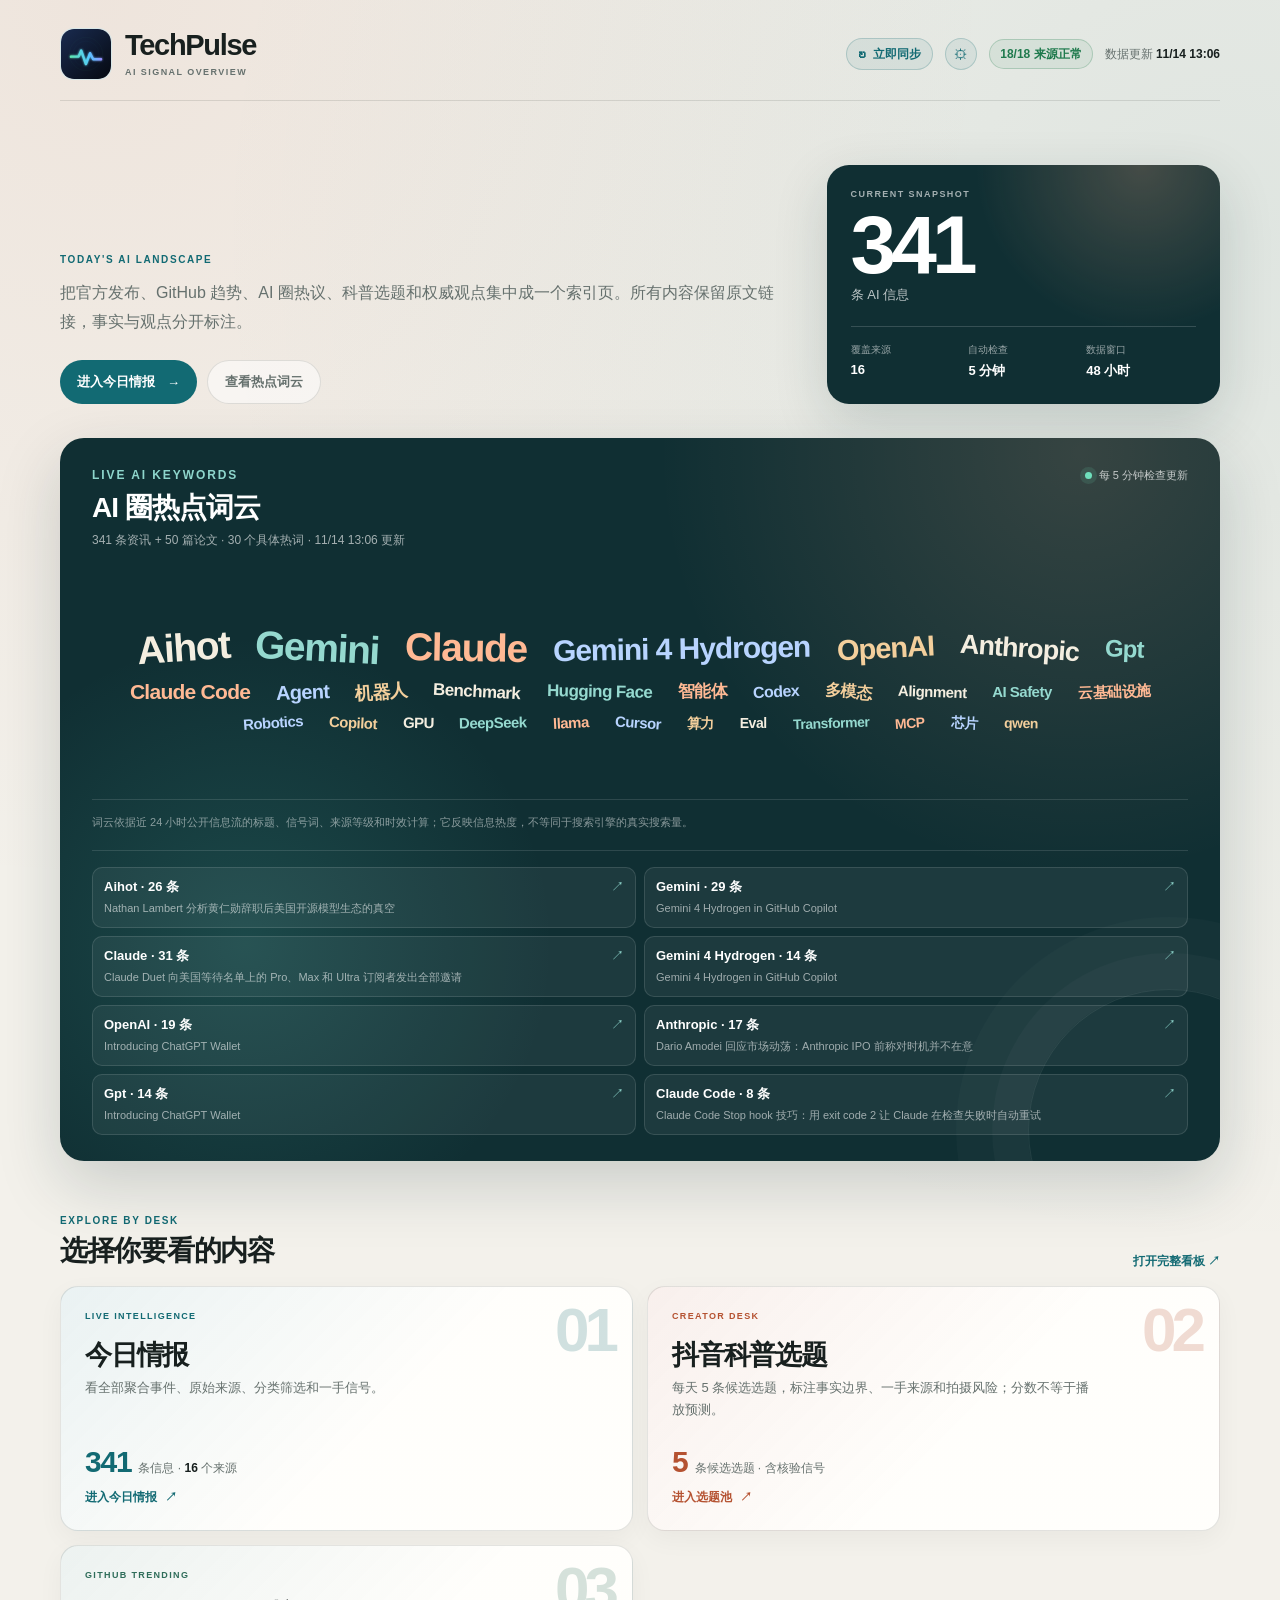
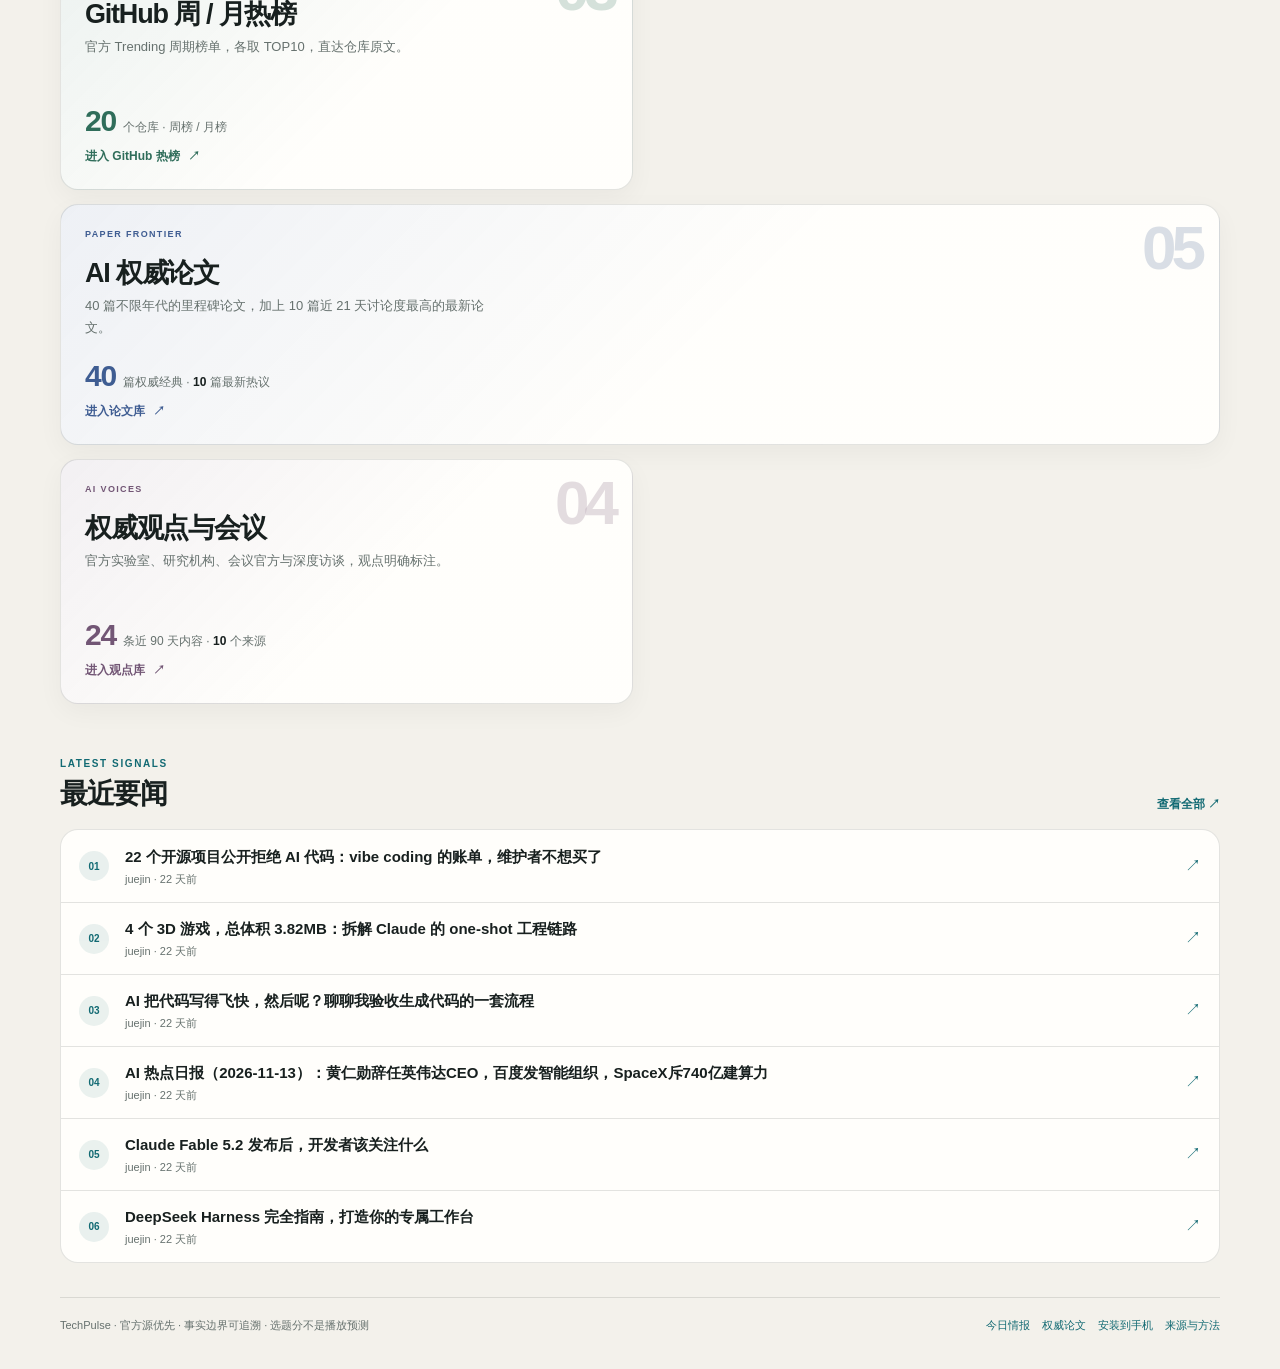
==== commit f5bd7a76: "feat: add evidence boundaries and transparent topic scoring" ====
--- a/index.html
+++ b/index.html
@@ -95,8 +95,8 @@
             <span class="index-number">02</span>
             <span class="index-kicker">CREATOR DESK</span>
             <h3>抖音科普选题</h3>
-            <p>每天 5 条可拍的 AI 科普选题，附带讲解角度和原文来源。</p>
-            <div class="index-card-meta"><strong>5</strong><span>条今日选题 · 可换一批</span></div>
+            <p>每天 5 条候选选题，标注事实边界、一手来源和拍摄风险；分数不等于播放预测。</p>
+            <div class="index-card-meta"><strong>5</strong><span>条候选选题 · 含核验信号</span></div>
             <span class="index-card-link">进入选题池 <i aria-hidden="true">↗</i></span>
           </a>
           <a class="overview-index-card card-github" href="dashboard.html?view=github">
@@ -141,7 +141,7 @@
       </section>
 
       <footer class="overview-footer">
-        <span>TechPulse · 官方源优先 · 原文可追溯</span>
+        <span>TechPulse · 官方源优先 · 事实边界可追溯 · 选题分不是播放预测</span>
         <div>
           <a href="dashboard.html?view=news">今日情报</a>
           <a href="dashboard.html?view=papers">权威论文</a>
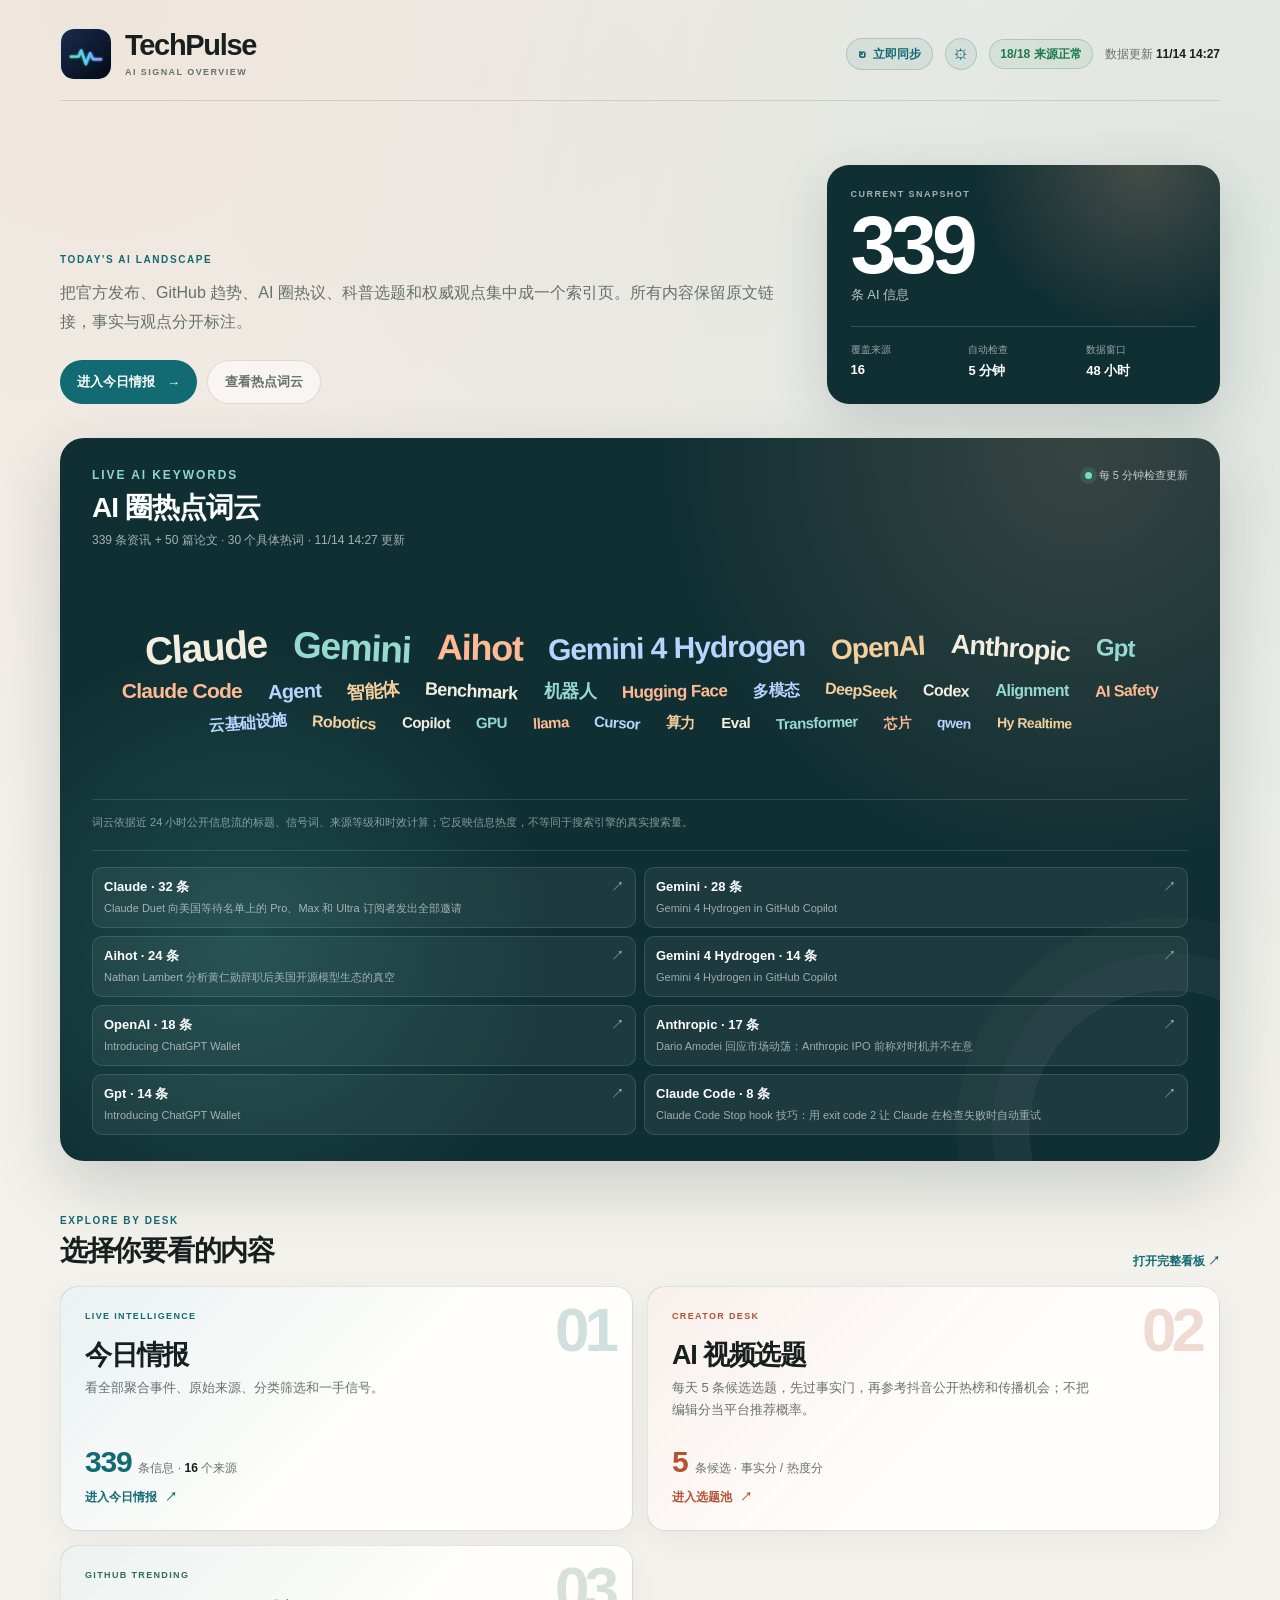
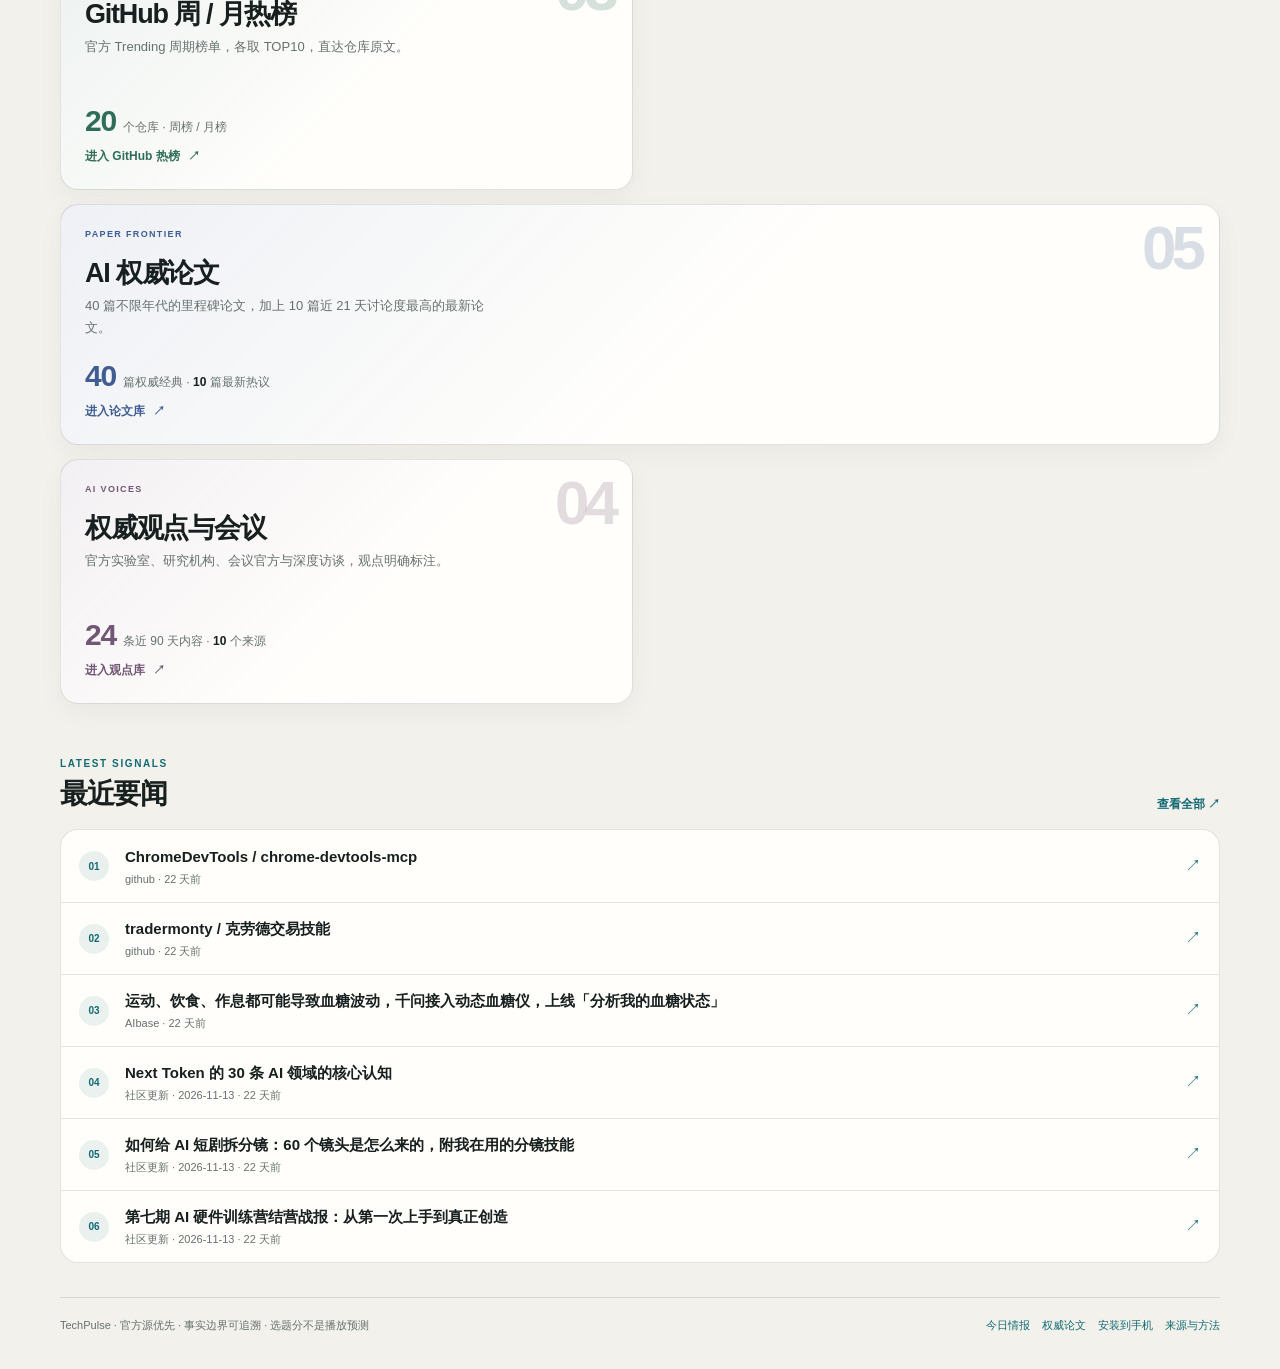
==== commit 31fe2550: "feat: add Douyin public hot-list signals" ====
--- a/index.html
+++ b/index.html
@@ -4,7 +4,7 @@
     <meta charset="UTF-8" />
     <meta name="viewport" content="width=device-width, initial-scale=1.0" />
     <title>TechPulse｜AI 信息总览</title>
-    <meta name="description" content="TechPulse AI 信息总览：实时热点词云、今日情报索引、抖音科普选题、GitHub 周/月热榜与 AI 权威观点会议。" />
+    <meta name="description" content="TechPulse AI 信息总览：实时热点词云、今日情报、AI 视频选题与抖音公开热榜、GitHub 周/月热榜及 AI 权威观点。" />
     <meta name="theme-color" content="#f4f2ec" />
     <meta name="mobile-web-app-capable" content="yes" />
     <meta name="apple-mobile-web-app-title" content="TechPulse" />
@@ -94,9 +94,9 @@
           <a class="overview-index-card card-douyin" href="dashboard.html?view=douyin">
             <span class="index-number">02</span>
             <span class="index-kicker">CREATOR DESK</span>
-            <h3>抖音科普选题</h3>
-            <p>每天 5 条候选选题，标注事实边界、一手来源和拍摄风险；分数不等于播放预测。</p>
-            <div class="index-card-meta"><strong>5</strong><span>条候选选题 · 含核验信号</span></div>
+            <h3>AI 视频选题</h3>
+            <p>每天 5 条候选选题，先过事实门，再参考抖音公开热榜和传播机会；不把编辑分当平台推荐概率。</p>
+            <div class="index-card-meta"><strong>5</strong><span>条候选 · 事实分 / 热度分</span></div>
             <span class="index-card-link">进入选题池 <i aria-hidden="true">↗</i></span>
           </a>
           <a class="overview-index-card card-github" href="dashboard.html?view=github">
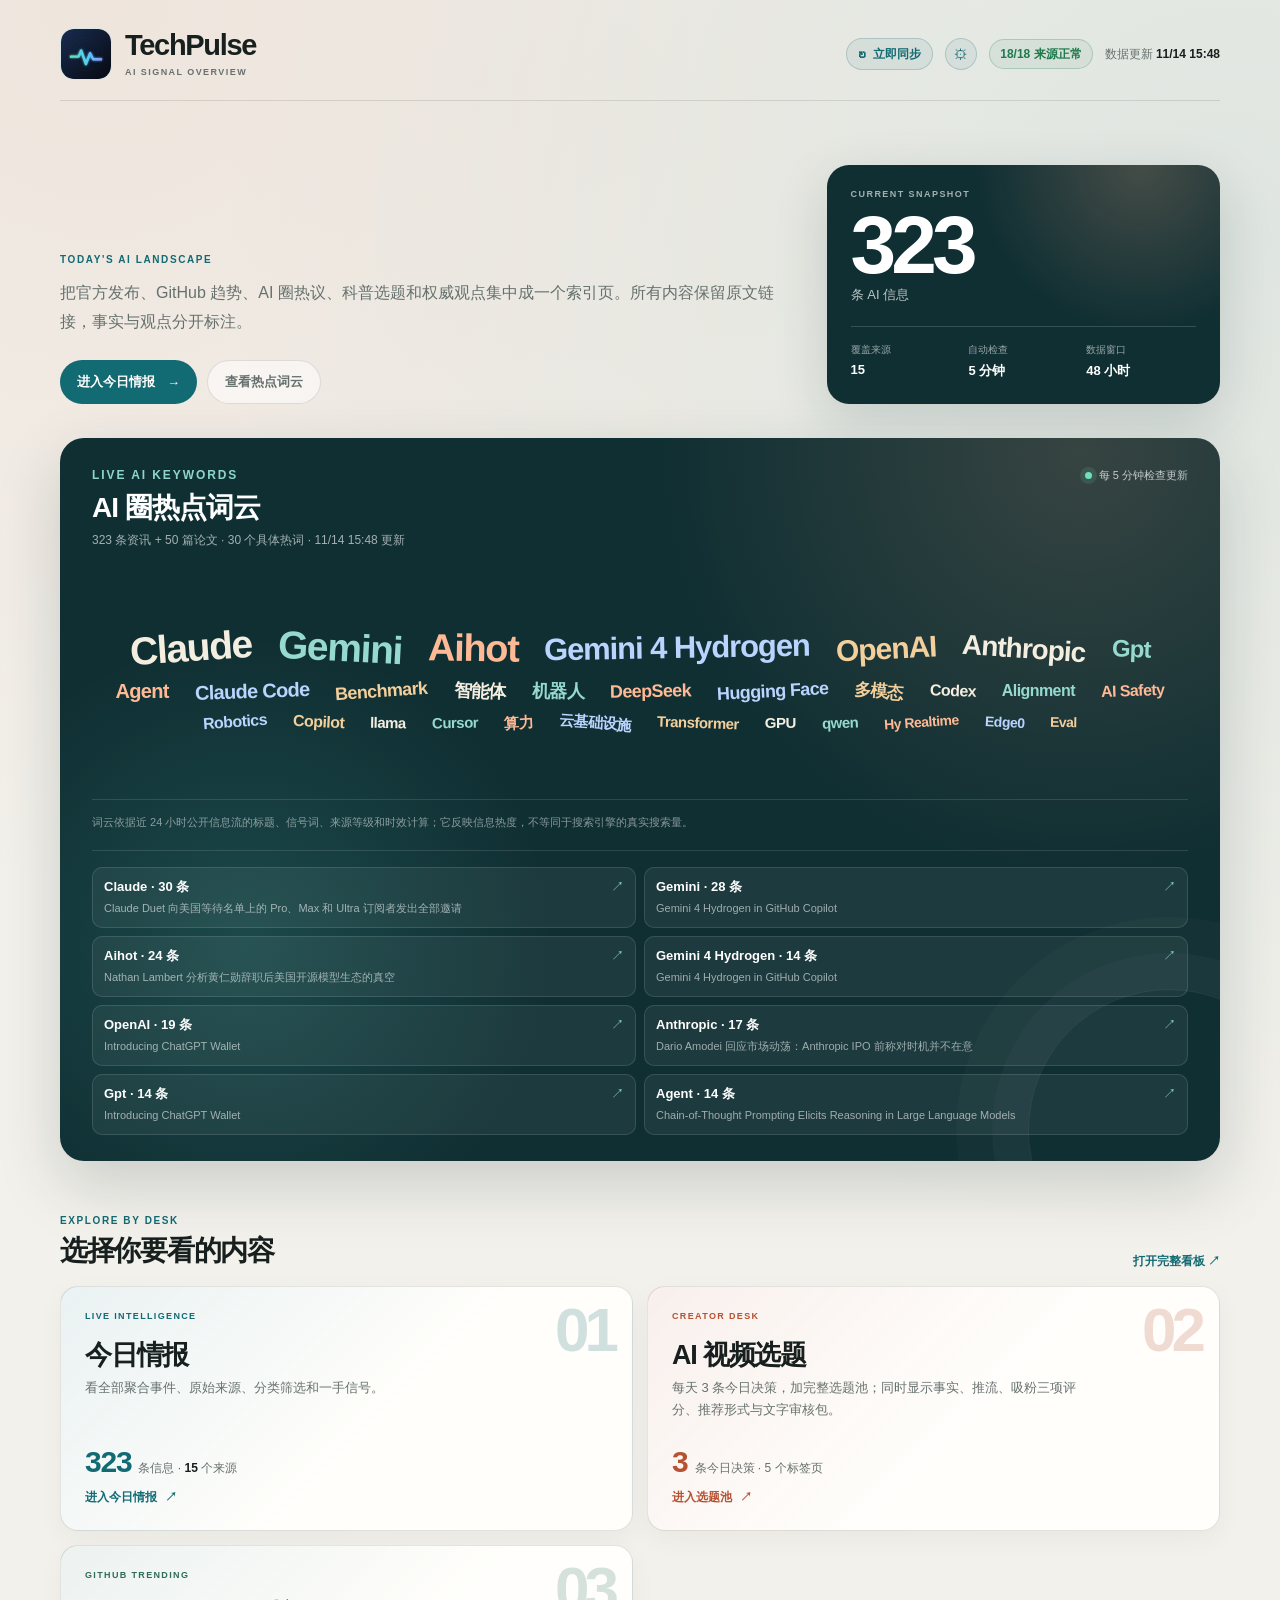
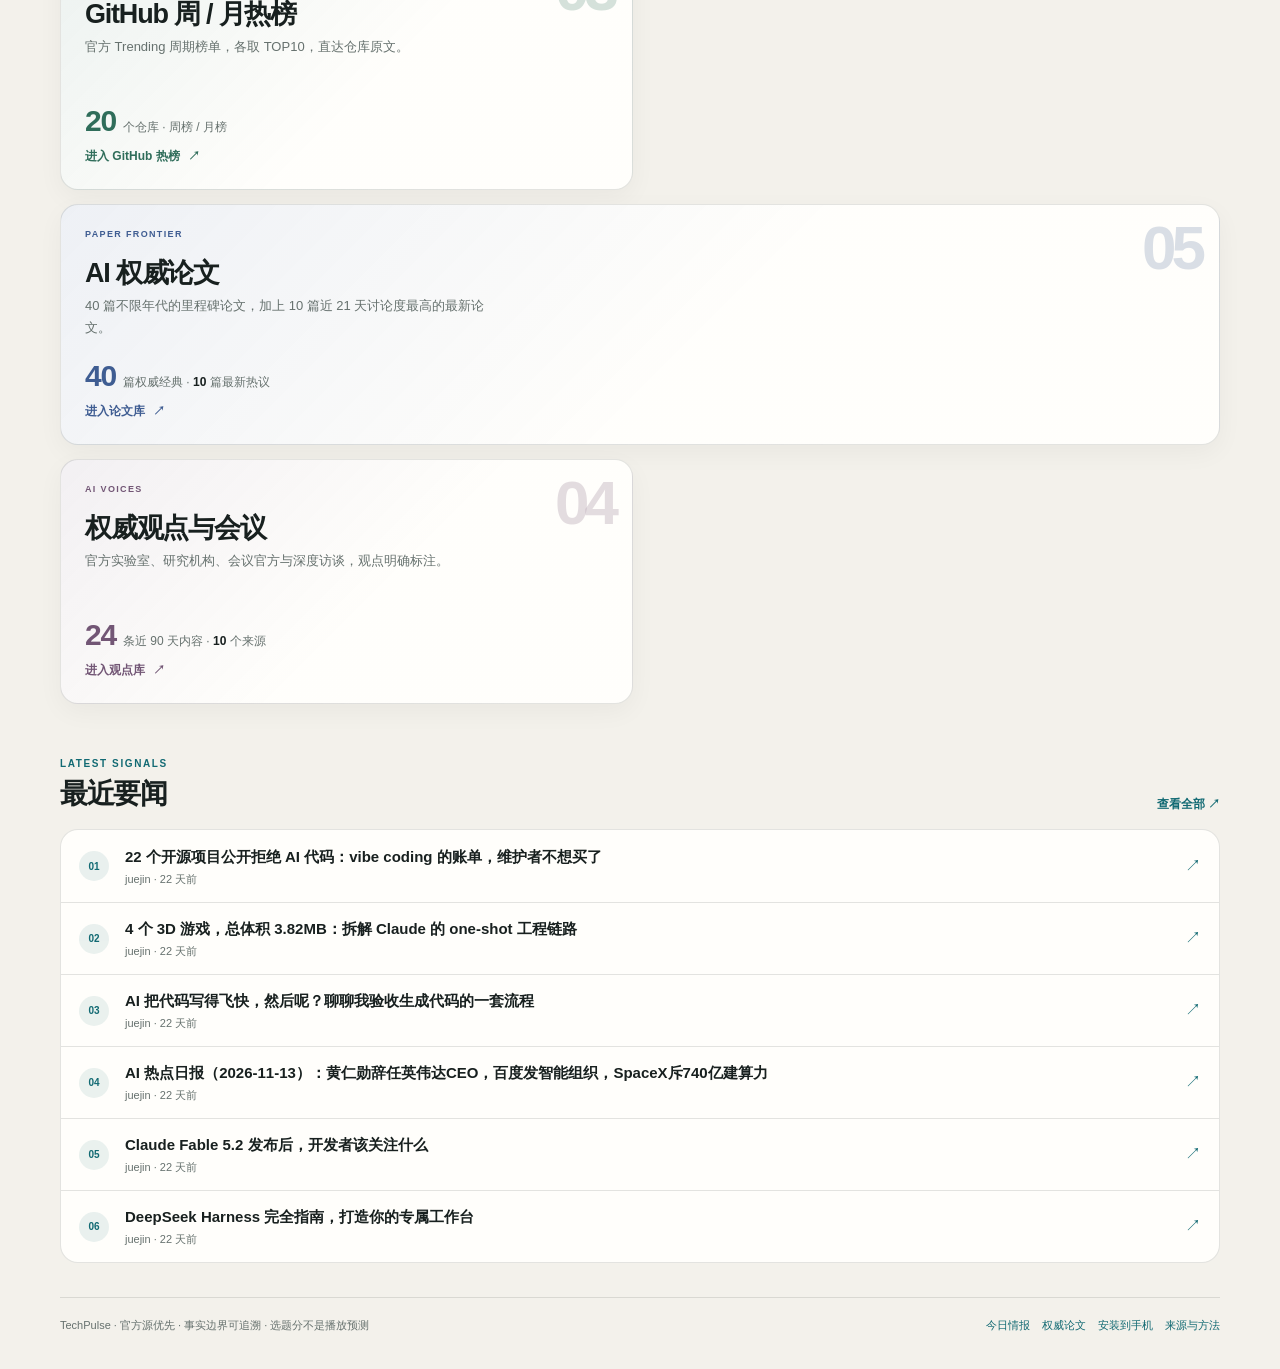
==== commit 0d351902: "feat: build AI video topic workbench v2" ====
--- a/index.html
+++ b/index.html
@@ -95,8 +95,8 @@
             <span class="index-number">02</span>
             <span class="index-kicker">CREATOR DESK</span>
             <h3>AI 视频选题</h3>
-            <p>每天 5 条候选选题，先过事实门，再参考抖音公开热榜和传播机会；不把编辑分当平台推荐概率。</p>
-            <div class="index-card-meta"><strong>5</strong><span>条候选 · 事实分 / 热度分</span></div>
+            <p>每天 3 条今日决策，加完整选题池；同时显示事实、推流、吸粉三项评分、推荐形式与文字审核包。</p>
+            <div class="index-card-meta"><strong>3</strong><span>条今日决策 · 5 个标签页</span></div>
             <span class="index-card-link">进入选题池 <i aria-hidden="true">↗</i></span>
           </a>
           <a class="overview-index-card card-github" href="dashboard.html?view=github">
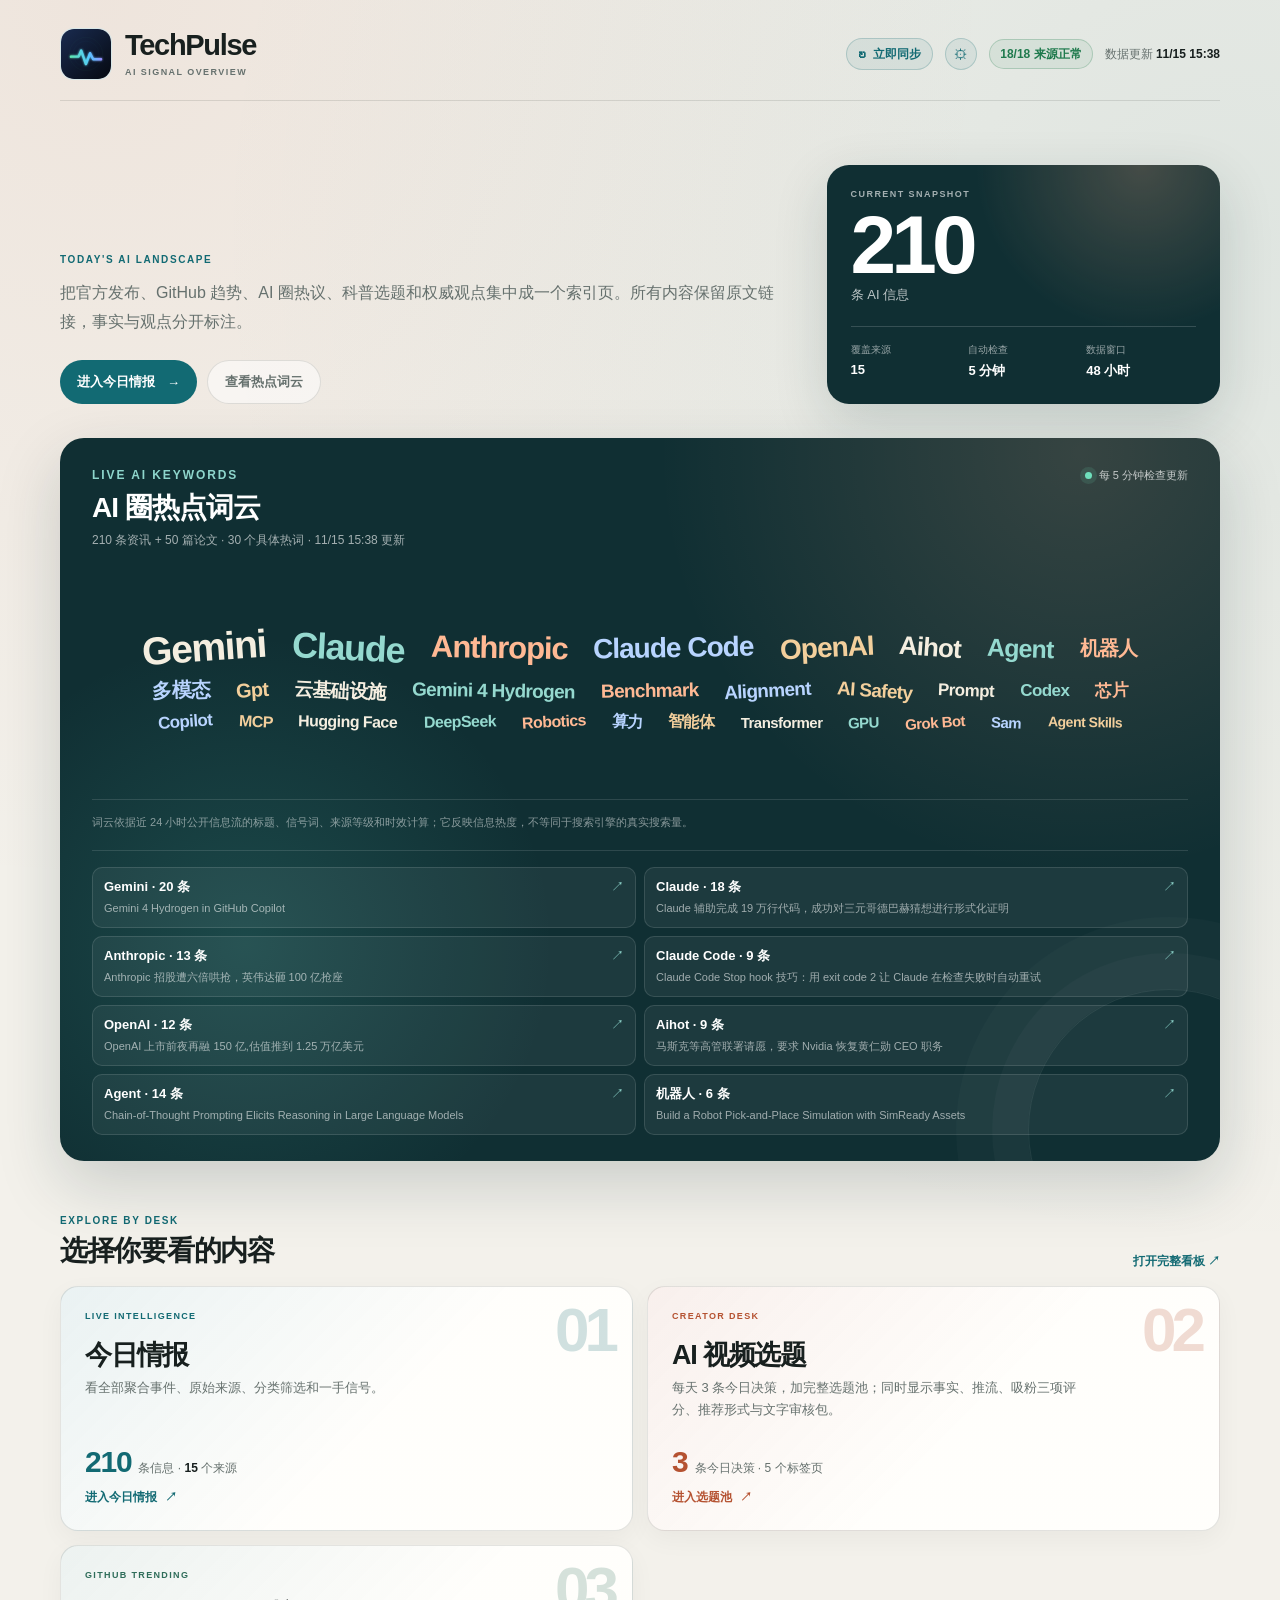
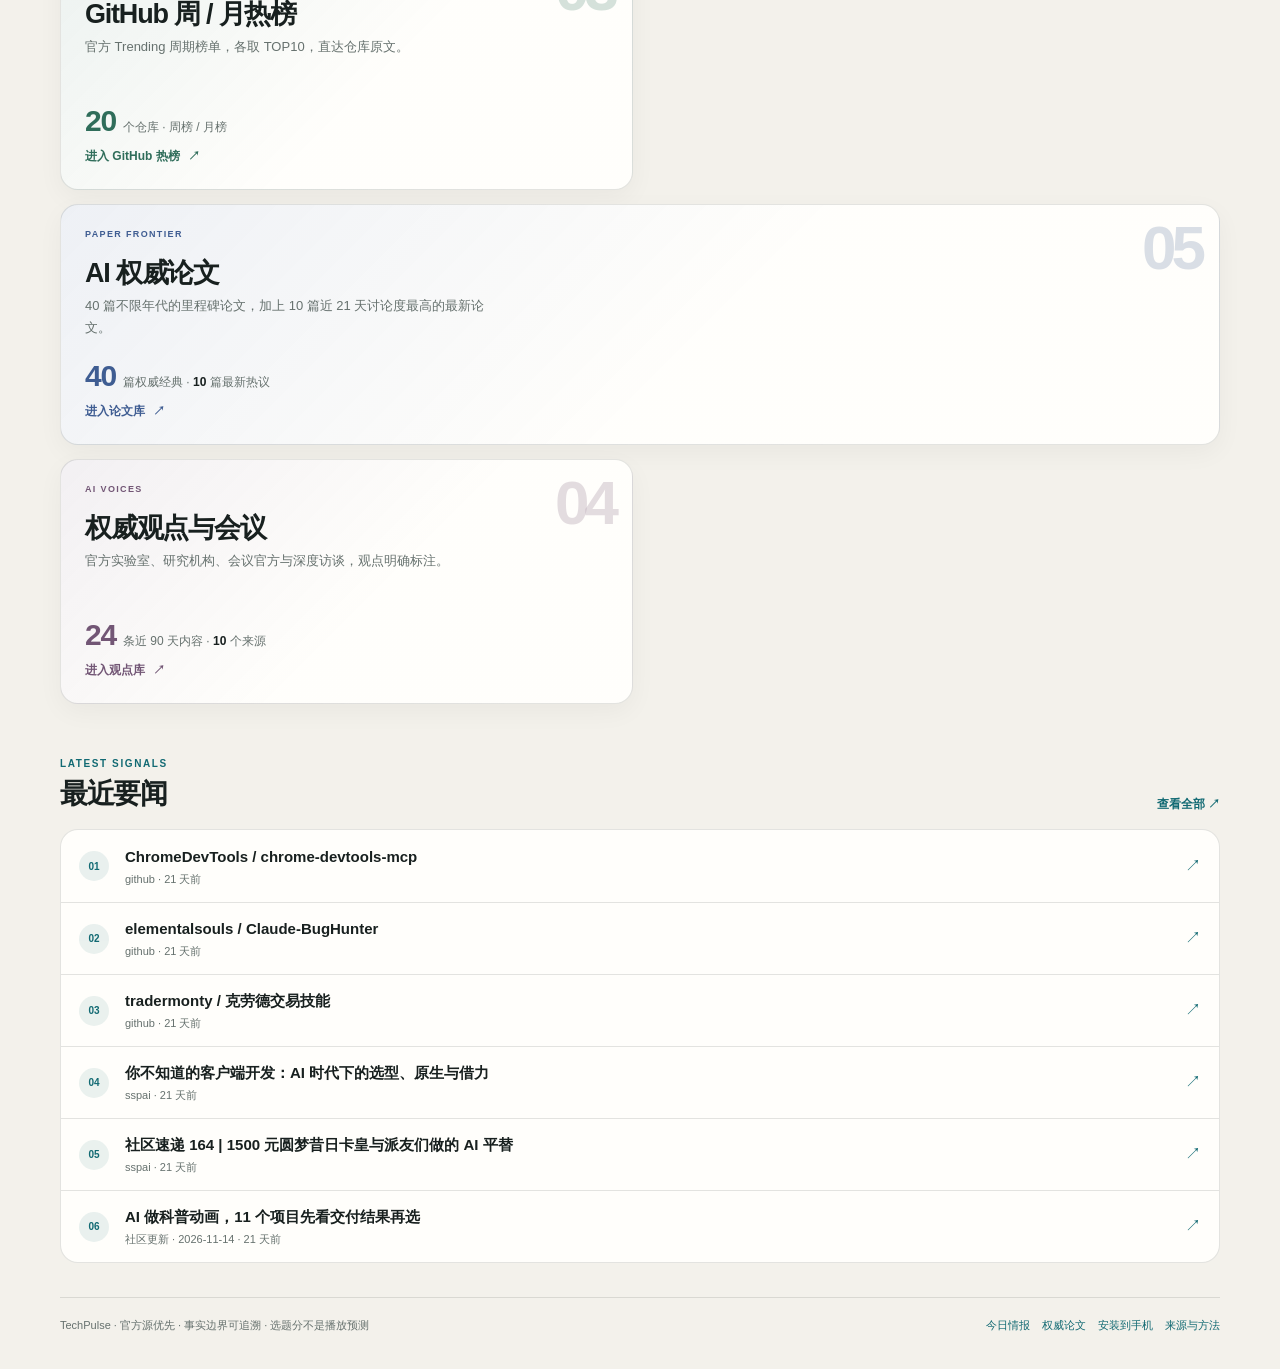
==== commit 311079f9: "feat: connect one-click sync to local Douyin refresh" ====
--- a/index.html
+++ b/index.html
@@ -15,7 +15,7 @@
     <link rel="apple-touch-icon" href="./assets/icons/apple-touch-icon.png" sizes="180x180" />
     <link rel="manifest" href="./site.webmanifest" />
     <link rel="stylesheet" href="./assets/home.css?v=mobile-1024a" />
-    <script src="./assets/home.js?v=mobile-1024a" defer></script>
+    <script src="./assets/home.js?v=sync-ai-20261115" defer></script>
   </head>
   <body>
     <main class="overview-shell">
@@ -28,7 +28,7 @@
           </span>
         </a>
         <div class="overview-header-meta">
-          <button class="overview-sync-action" id="overviewSyncButton" type="button">
+          <button class="overview-sync-action" id="overviewSyncButton" type="button" title="同步官方情报与抖音 AI 热榜">
             <span class="overview-sync-icon" aria-hidden="true">↻</span>
             <span class="overview-sync-label-full" id="overviewSyncLabel">立即同步</span>
             <span class="overview-sync-label-short" aria-hidden="true">同步</span>
@@ -156,16 +156,16 @@
         <div class="overview-sync-dialog-head">
           <div>
             <p class="overview-kicker">GITHUB SYNC</p>
-            <h2 id="overviewSyncDialogTitle">连接手机同步按钮</h2>
+            <h2 id="overviewSyncDialogTitle">连接一键同步</h2>
           </div>
           <button class="overview-sync-dialog-close" id="overviewSyncClose" type="button" aria-label="关闭">×</button>
         </div>
-        <p class="overview-sync-dialog-copy">首次使用需要填写一条 GitHub Fine-grained Token。它会保存在这台设备的浏览器中，仅用于触发 TechPulse 数据采集，不会写入公开代码。</p>
+        <p class="overview-sync-dialog-copy">首次使用需要填写一条 GitHub Fine-grained Token。它会保存在这台设备的浏览器中，仅用于触发 TechPulse 官方情报同步，不会写入公开代码。抖音 AI 热榜会同时调用电脑上的本机同步中心重新抓取。</p>
         <label class="overview-sync-field">
           <span>GitHub Fine-grained Token</span>
           <input id="overviewSyncTokenInput" type="password" autocomplete="new-password" autocapitalize="off" spellcheck="false" placeholder="github_pat_..." />
         </label>
-        <p class="overview-sync-hint">仓库只选择 <strong>techpulse-dashboard</strong>，权限只勾选 <strong>Actions: Read and write</strong>。<a href="https://github.com/settings/personal-access-tokens/new" target="_blank" rel="noopener noreferrer">创建 Token ↗</a></p>
+        <p class="overview-sync-hint">仓库只选择 <strong>techpulse-dashboard</strong>，权限只勾选 <strong>Actions: Read and write</strong>。<a href="https://github.com/settings/personal-access-tokens/new" target="_blank" rel="noopener noreferrer">创建 Token ↗</a><br />抖音 AI 热榜要重新抓取时，请先双击 <strong>techpulse\sync_agent\start_sync_center.cmd</strong>，完成一次抖音验证码并保持专用 Chrome 打开。</p>
         <div class="overview-sync-dialog-actions">
           <button class="overview-sync-clear" id="overviewSyncClear" type="button">清除本机 Token</button>
           <button class="overview-sync-save" type="submit">保存并同步</button>
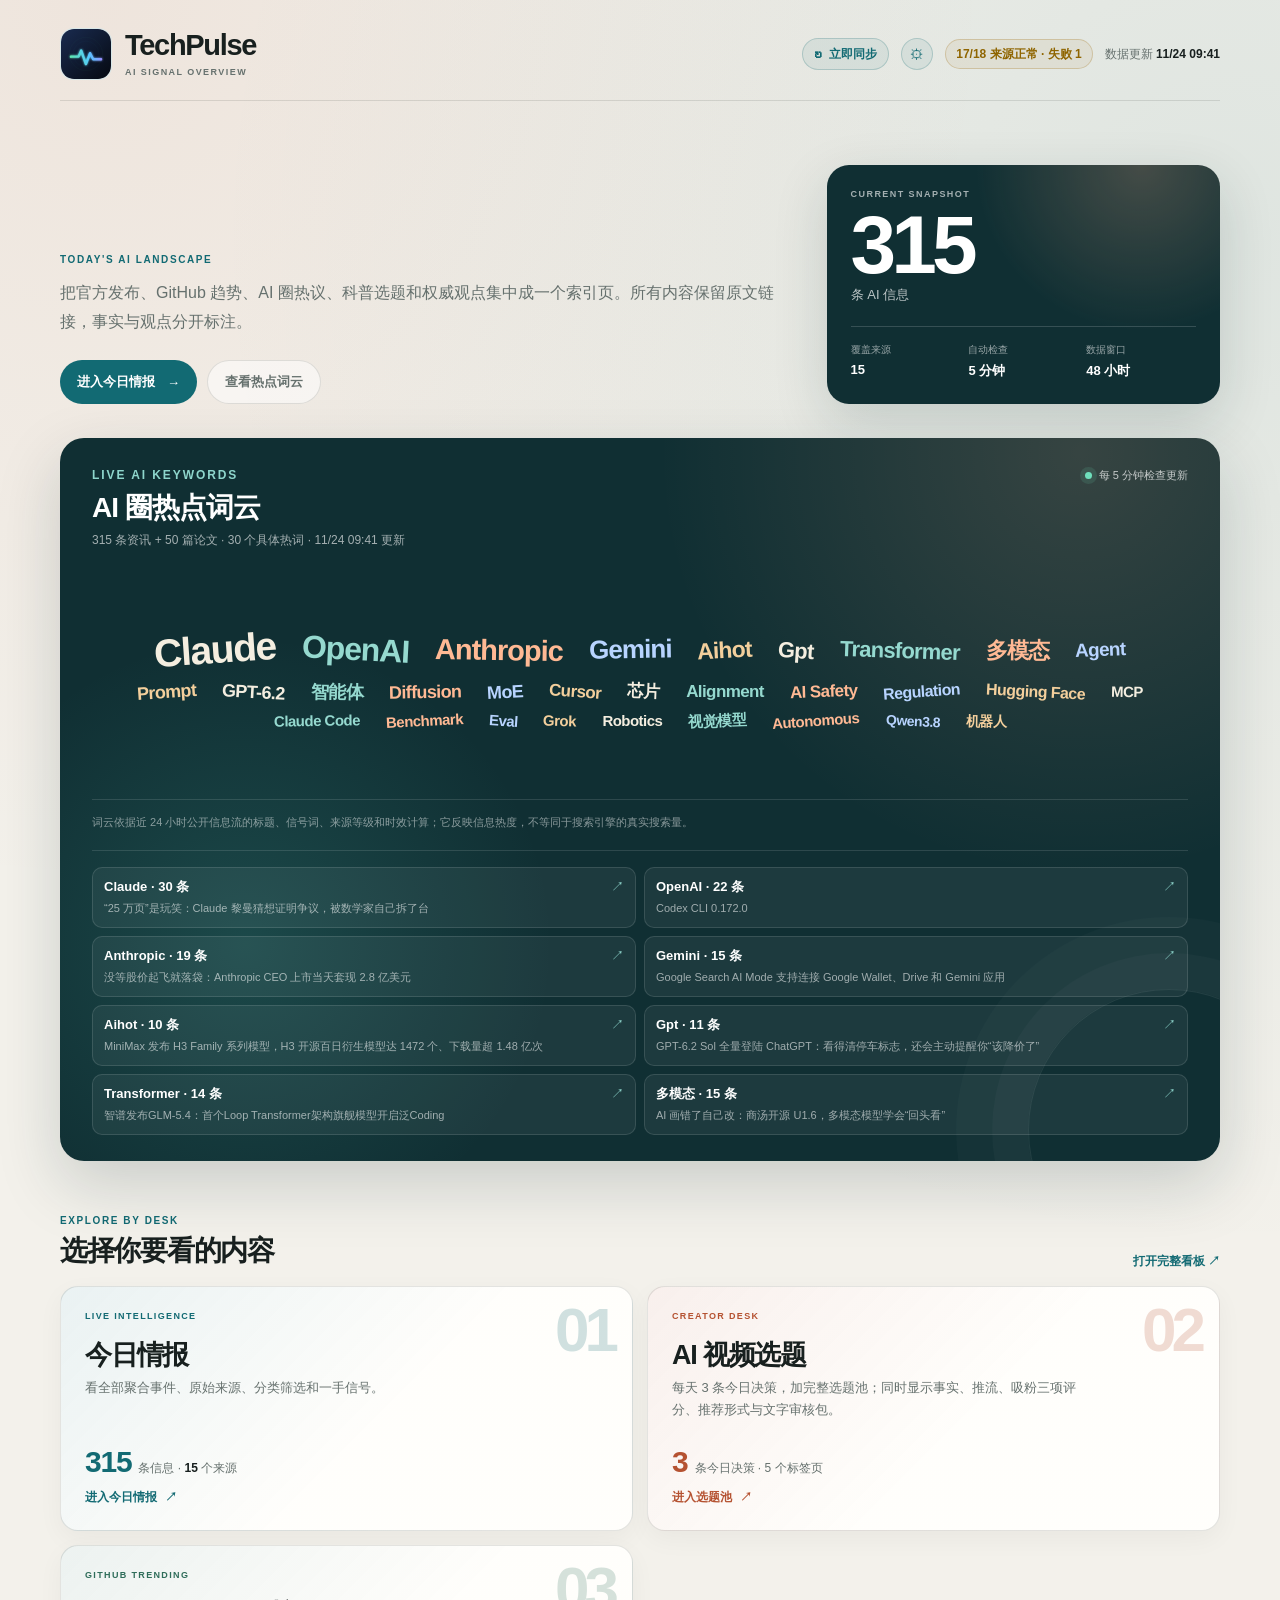
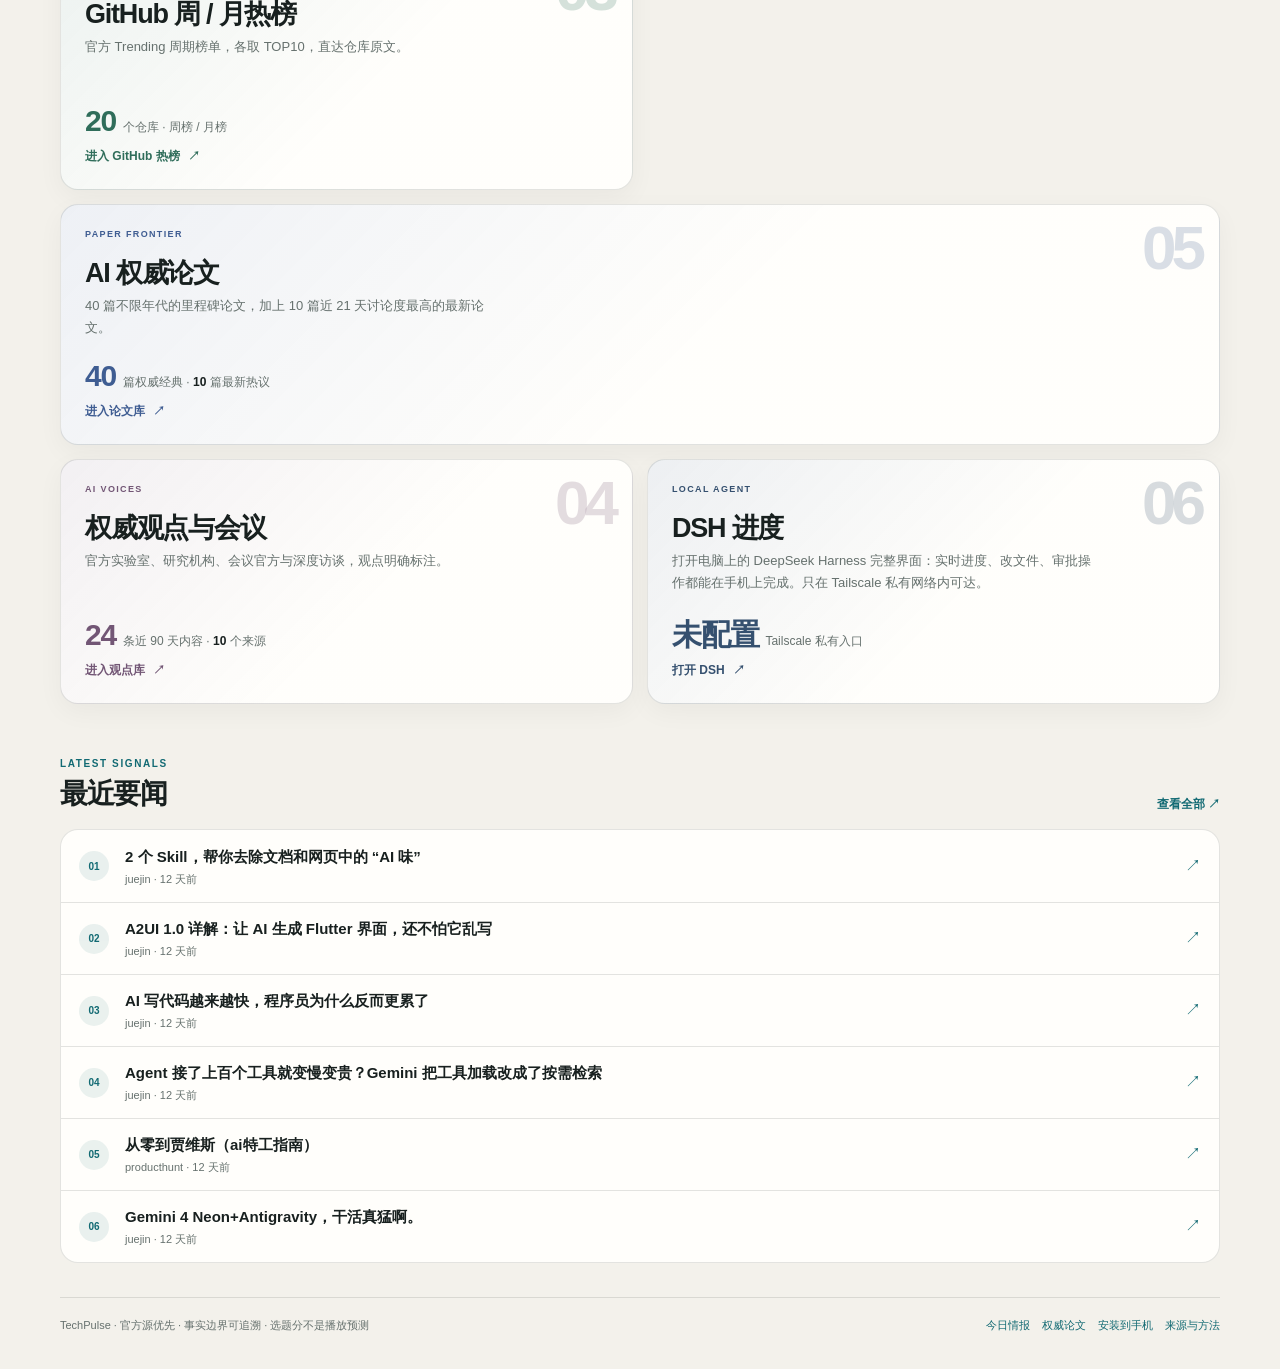
==== commit 55cddf10: "feat: add Tailscale phone entry for DSH progress Adds a DSH card on the overview page that opens the" ====
--- a/index.html
+++ b/index.html
@@ -15,7 +15,10 @@
     <link rel="apple-touch-icon" href="./assets/icons/apple-touch-icon.png" sizes="180x180" />
     <link rel="manifest" href="./site.webmanifest" />
     <link rel="stylesheet" href="./assets/home.css?v=mobile-1024a" />
-    <script src="./assets/home.js?v=sync-ai-20261115" defer></script>
+    <link rel="stylesheet" href="./assets/dsh.css?v=1" />
+    <script src="./assets/home.js?v=sync-ai-20261115b" defer></script>
+    <script src="./assets/dsh-config.js?v=1" defer></script>
+    <script src="./assets/dsh.js?v=1" defer></script>
   </head>
   <body>
     <main class="overview-shell">
@@ -124,6 +127,15 @@
             <div class="index-card-meta"><strong id="overviewVoiceCount">--</strong><span>条近 90 天内容 · <b id="overviewVoiceSources">--</b> 个来源</span></div>
             <span class="index-card-link">进入观点库 <i aria-hidden="true">↗</i></span>
           </a>
+
+          <a class="overview-index-card card-dsh" id="overviewDshCard" data-dsh href="#" rel="noopener">
+            <span class="index-number">06</span>
+            <span class="index-kicker">LOCAL AGENT</span>
+            <h3>DSH 进度</h3>
+            <p>打开电脑上的 DeepSeek Harness 完整界面：实时进度、改文件、审批操作都能在手机上完成。只在 Tailscale 私有网络内可达。</p>
+            <div class="index-card-meta"><strong id="overviewDshState" data-tone="idle">未配置</strong><span>Tailscale 私有入口</span></div>
+            <span class="index-card-link">打开 DSH <i aria-hidden="true">↗</i></span>
+          </a>
         </div>
       </section>
 
@@ -172,5 +184,27 @@
         </div>
       </form>
     </dialog>
+
+    <dialog class="overview-sync-dialog" id="dshDialog" aria-labelledby="dshDialogTitle">
+      <form class="overview-sync-form" id="dshForm">
+        <div class="overview-sync-dialog-head">
+          <div>
+            <p class="overview-kicker">TAILSCALE ENTRY</p>
+            <h2 id="dshDialogTitle">设置 DSH 入口</h2>
+          </div>
+          <button class="overview-sync-dialog-close" id="dshClose" type="button" aria-label="关闭">×</button>
+        </div>
+        <p class="overview-sync-dialog-copy">填入电脑在 Tailscale 里的私有地址，例如 <code>https://my-pc.tailabc123.ts.net/</code>。地址只保存在这台设备的浏览器，不会写进公开代码。</p>
+        <label class="overview-sync-field">
+          <span>Tailscale 入口地址</span>
+          <input id="dshUrlInput" type="url" inputmode="url" autocomplete="off" autocapitalize="off" spellcheck="false" placeholder="https://my-pc.tailabc123.ts.net/" />
+        </label>
+        <p class="dsh-dialog-hint">手机要先加入同一个 tailnet（同一个 Tailscale 账号）。详细步骤见 <a href="setup.html#dsh">安装说明</a>。</p>
+        <div class="overview-sync-dialog-actions">
+          <button class="overview-sync-clear" id="dshClear" type="button">清除本机地址</button>
+          <button class="overview-sync-save" type="submit">保存</button>
+        </div>
+      </form>
+    </dialog>
   </body>
 </html>
--- a/assets/home.css
+++ b/assets/home.css
@@ -446,6 +446,7 @@
 .card-douyin { --card-accent: #b55231; }
 .card-github { --card-accent: #2f6d5a; }
 .card-voices { --card-accent: #725675; }
+.card-dsh { --card-accent: #35506f; }
 
 .index-number {
   position: absolute;
--- a/assets/dsh.css
+++ b/assets/dsh.css
@@ -0,0 +1,27 @@
+/* DSH 手机入口卡片的补充样式，与 assets/home.css 的卡片体系保持一致。 */
+.card-dsh {
+  --card-accent: #35506f;
+}
+
+.overview-index-card[data-dsh] .index-card-meta strong[data-tone="online"] {
+  color: var(--good, #1f7a4d);
+}
+
+.overview-index-card[data-dsh] .index-card-meta strong[data-tone="offline"] {
+  color: #a4402e;
+}
+
+.dsh-dialog-hint {
+  margin: 0;
+  color: var(--muted, #6b6b6b);
+  font-size: 12px;
+  line-height: 1.7;
+}
+
+.dsh-dialog-hint code {
+  padding: 1px 5px;
+  border-radius: 4px;
+  background: rgba(0, 0, 0, 0.06);
+  font-family: ui-monospace, Consolas, monospace;
+  font-size: 11px;
+}
